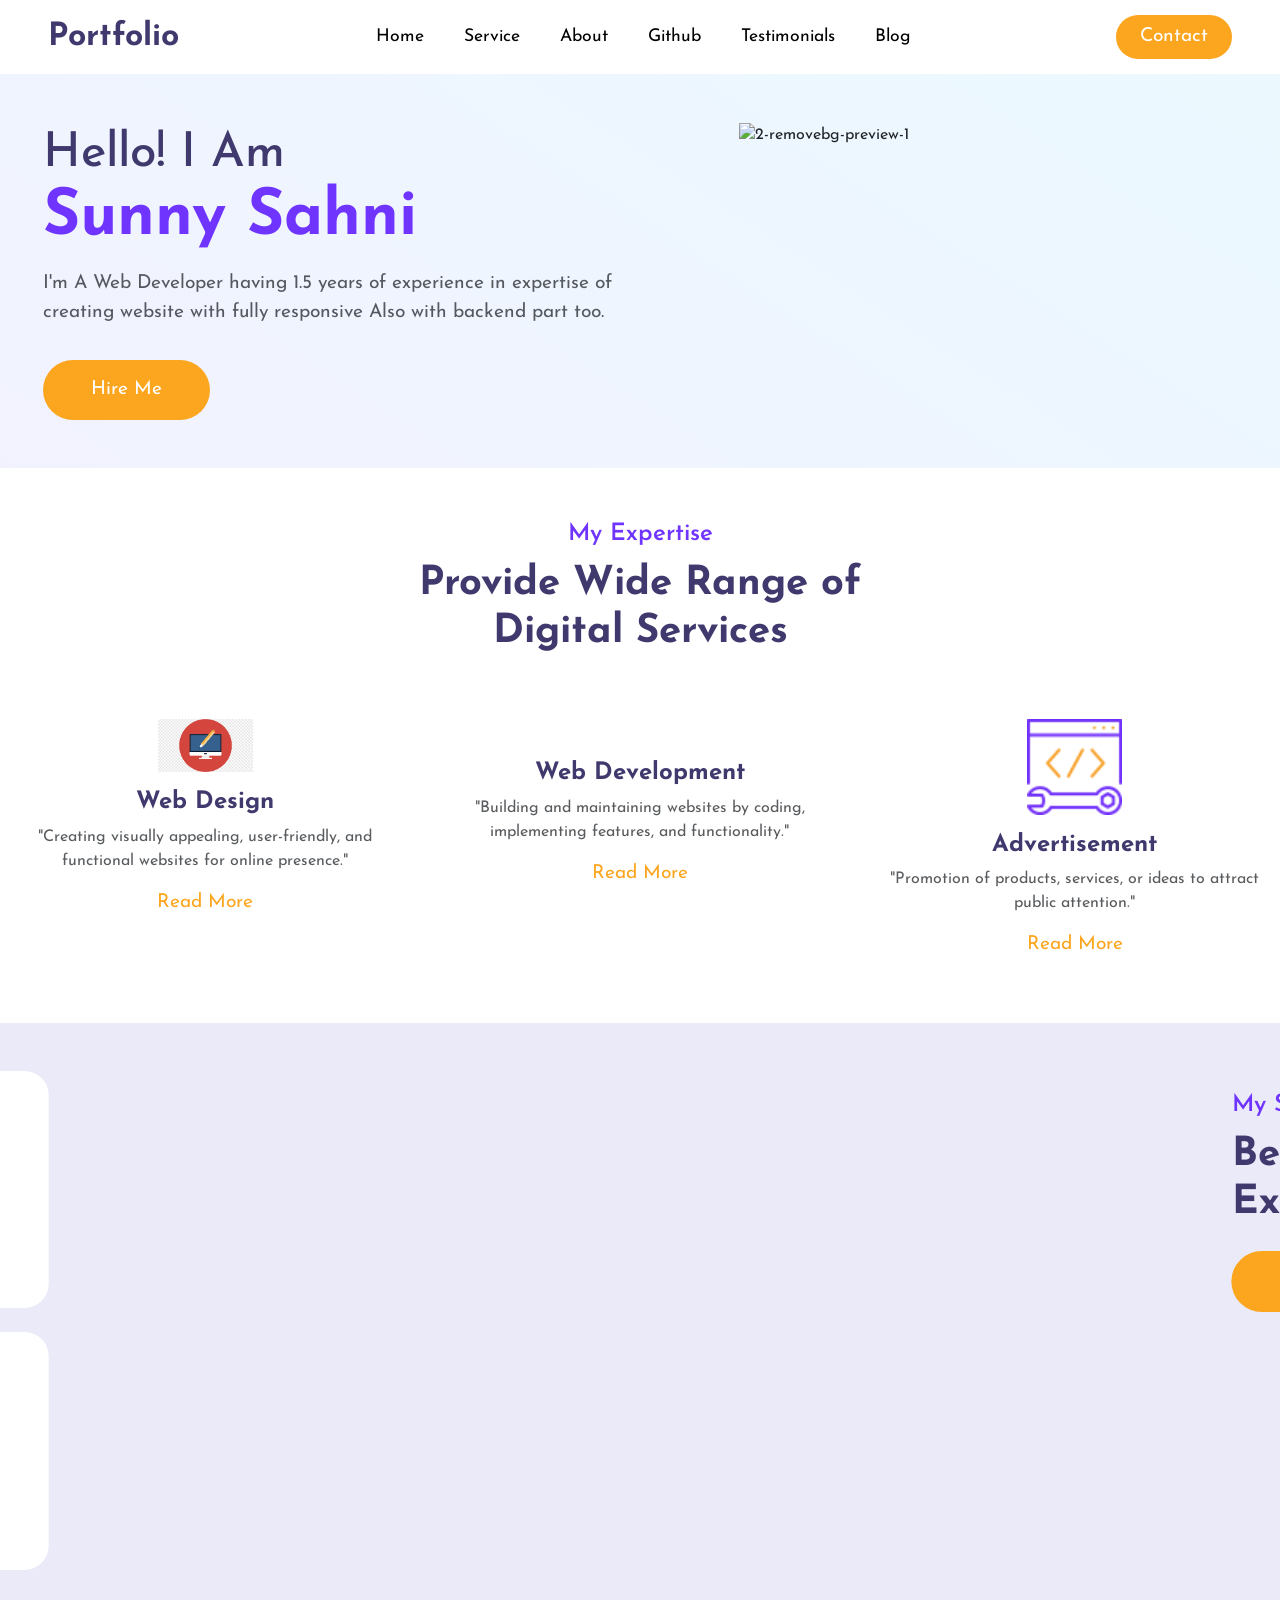
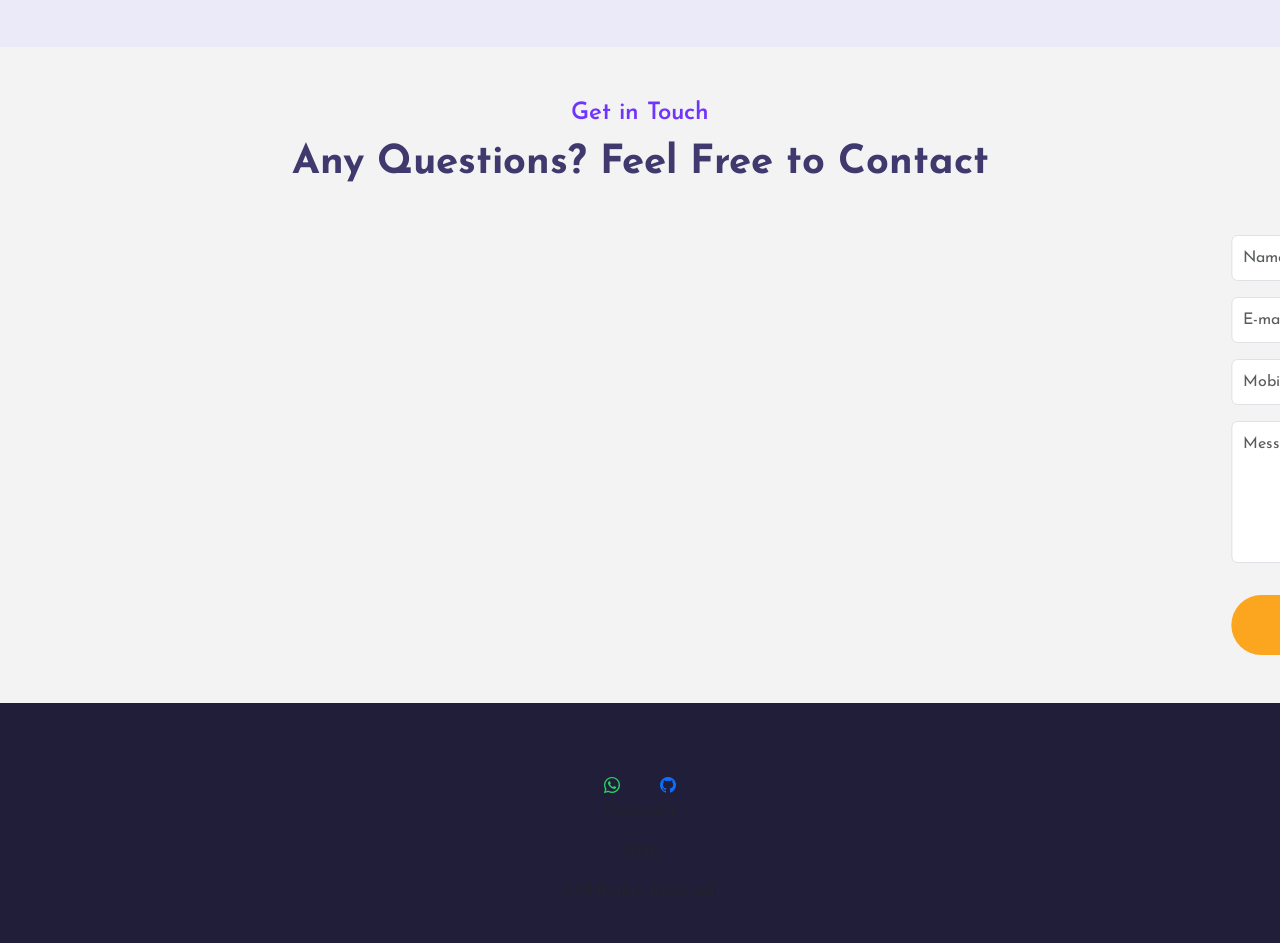
==== index.html @ 792a6830 "Update index.html checked auto deployment" ====
<!DOCTYPE html>
<html lang="en">
  <head>
    <meta charset="UTF-8" />
    <meta http-equiv="X-UA-Compatible" content="IE=edge" />
    <meta name="viewport" content="width=device-width, initial-scale=1.0" />
    <title>Personal Portfolio - sunny sahni</title>

    <!-- bootstrap css cdn link  -->
    <link
      href="https://cdn.jsdelivr.net/npm/bootstrap@5.2.3/dist/css/bootstrap.min.css"
      rel="stylesheet"
      integrity="sha384-rbsA2VBKQhggwzxH7pPCaAqO46MgnOM80zW1RWuH61DGLwZJEdK2Kadq2F9CUG65"
      crossorigin="anonymous"
    />
    <link rel="stylesheet" href="des.css" />
    <!-- custom css file -->
    <link rel="stylesheet" href="css/style.css" />

    <!-- google font link -->
    <link rel="preconnect" href="https://fonts.googleapis.com" />
    <link rel="preconnect" href="https://fonts.gstatic.com" crossorigin />
    <link
      href="https://fonts.googleapis.com/css2?family=Josefin+Sans:wght@300;400;500;600;700&display=swap"
      rel="stylesheet"
    />

    <!-- bootstrap icon cdn link  -->
    <link
      rel="stylesheet"
      href="https://cdn.jsdelivr.net/npm/bootstrap-icons@1.10.4/font/bootstrap-icons.css"
    />

    <!-- for adding animation to website we have use AOS library 
    AOS Library css file cdn link -->
    <link rel="stylesheet" href="https://unpkg.com/aos@next/dist/aos.css" />

    <!-- jquery cdn link  -->
    <script src="https://ajax.googleapis.com/ajax/libs/jquery/3.6.4/jquery.min.js"></script>
  </head>
  <body>
    <!-- navbar starts -->
    <nav
      id="navbar-top"
      class="navbar navbar-expand-lg navbar-light bg-white sticky-top"
    >
      <div class="container-fluid px-5">
        <a class="navbar-brand fw-bold fs-2" href="#" style="color: #3f396d"
          >Portfolio</a
        >
        <button
          class="nav-menu d-md-none"
          type="button"
          data-bs-toggle="collapse"
          data-bs-target="#navbarNav"
        >
          <i class="bi bi-menu-button-fill"></i>
        </button>
        <div
          class="collapse navbar-collapse justify-content-center"
          id="navbarNav"
        >
          <ul class="navbar-nav gap-4" style="font-size: 1.1rem">
            <li class="nav-item">
              <a class="nav-link" aria-current="page" href="#">Home</a>
            </li>
            <li class="nav-item">
              <a class="nav-link" href="#service">Service</a>
            </li>
            <li class="nav-item">
              <a class="nav-link" href="#about">About</a>
            </li>
            <li class="nav-item">
              <a class="nav-link" href="https://github.com/sunny00311">Github</a>
            </li>
            <li class="nav-item">
              <a class="nav-link" href="#testimonial">Testimonials</a>
            </li>
            <li class="nav-item">
              <a class="nav-link" href="#blog">Blog</a>
            </li>
          </ul>
        </div>
        <button class="c-btn ms-4 py-2 px-4 rounded-pill d-none d-md-block">Contact</button>
      </div>
    </nav>
    <!-- navbar ends here -->

    <!-- home section starts  -->
    <section class="home pt-5 pb-5" id="home">
      <div class="row justify-content-evenly align-middle">
        <!-- here data-aos is used for adding aos animation  -->
        <div class="col-10 col-md-6 text-center text-md-start" data-aos="slide-right">
          <h2 style="color: #3f396d">
            Hello! I Am <br /><span class="c-orange">Sunny Sahni</span>
          </h2>
          <p class="text-muted">
            I'm A Web Developer having 1.5 years of experience in expertise of
            creating website with fully responsive Also with backend part too.
          </p>
          <button class="c-btn h-btn mt-3 py-3 px-5 rounded-pill">
            Hire Me
          </button>
          <a href="" class="link ms-4 d-none">See My Work</a>
        </div>
        <div  id="mypic"  class="col-10 col-md-4 d-none d-md-block">
          <img src="https://i.ibb.co/hLFh4jF/2-removebg-preview-1.png"  class="img-fluid" alt="2-removebg-preview-1" border="0">
          <!-- <img src="images/banner-01.webp" class="img-fluid" alt="" />
           -->
        </div>
      </div>
    </section>
    <!-- home section ends here -->

    <!-- expertise section starts -->
    <section class="expertise mt-5" id="service">
      <div class="heading text-center">
        <small>My Expertise</small>
        <h3>
          Provide Wide Range of <br />
          Digital Services
        </h3>        
      </div>
      <div class="row justify-content-evenly mt-5">
        <div class="col-10 col-md-4" data-aos="fade-up">
          <div class="service-card">
            <div class="img">
              <img
                src="images/Web_Design.png"
                class="w-25 img-fluid img"
                alt=""
              />
            </div>
            <div class="content mt-3">
              <h4>Web Design</h4>
              
              <p class="text-muted">
                "Creating visually appealing, user-friendly, and functional websites for online presence."
              </p>
              <a href="" class="link">Read More</a>
            </div>
          </div>
        </div>
        <div class="col-md-4 col-10" data-aos="fade-up">
          <div class="service-card">
            <div class="img">
              <img
                src="https://i.ibb.co/VJt82fv/service-icon2.png"
                class="w-25 img-fluid img"
                alt=""
              />

              
            </div>
            <div class="content mt-3">
              <h4>Web Development</h4>
              <p class="text-muted">
                "Building and maintaining websites by coding,
                 implementing features, and functionality."
              </p>
              <a href="" class="link">Read More</a>
            </div>
          </div>
        </div>
        <div class="col-md-4 col-10" data-aos="fade-up">
          <div class="service-card">
            <div class="img">
              <img
                src="images/service-icon3.png"
                class="w-25 img-fluid img"
                alt=""
              />
            </div>
            <div class="content mt-3">
              <h4>Advertisement</h4>
              <p class="text-muted">
                "Promotion of products, services,
                 or ideas to attract public attention."
              </p>
              <a href="" class="link">Read More</a>
            </div>
          </div>
        </div>
      </div>
    </section>
    <!-- expertise section ends here -->

    <!-- skill section starts -->
    <section class="skill mt-5 py-5" id="about">
      <div class="row justify-content-evenly">
        <div class="col-10 col-md-5 skill-with-progress" data-aos="slide-right">
          <div class="row justify-content-evenly">
            <div class="col-10 col-md-6">
              <div class="progress-card ms-3 ms-md-0">
                <div class="circular-progress html-css">
                  <span class="progress-value html-progress">60%</span>
                </div>
                <br />
                <span class="text">HTML & CSS</span>
              </div>
            </div>
            <div class="col-10 col-md-6 mt-4 mt-md-0">
              <div class="progress-card ms-3 ms-md-0">
                <div class="circular-progress javascript">
                  <span class="progress-value javascript-progress">0%</span>
                </div>
                <br />
                <span class="text">JavaScript</span>
              </div>
            </div>
          </div>
          <div class="row justify-content-evenly mt-4">
            <div class="col-10 col-md-6">
              <div class="progress-card ms-3 ms-md-0">
                <div class="circular-progress php">
                  <span class="progress-value php-progress">0%</span>
                </div>
                <br />
                <span class="text">BOOTSRAP & TAILWIND CSS</span>
              </div>
            </div>
            <div class="col-10 col-md-6 mt-4 mt-md-0">
              <div class="progress-card ms-3  ms-md-0">
                <div class="circular-progress reactjs">
                  <span class="progress-value reactjs-progress">0%</span>
                </div>
                <br>
                <span class="text">PHP</span>
              </div>
            </div>
          </div>
        </div>
 <!-- //language end -->
       
        <div class="col-10 col-md-5 skill-detail" data-aos="slide-left">
          <div class="heading mt-5 mt-md-3">
            <small>My Skills</small>
            <h3>Beautiful & Unique Digital Experiences</h3>
            
            <button class="c-btn h-btn mt-3 py-3 px-5 rounded-pill">
              <!-- here download attribute is used for adding download functionality to button  -->
              <a
                href="https://drive.google.com/u/0/uc?id=18LblW4zubmAcsXWu6_EaNwhsL1SNtm8A&export=download"
                download="SampleCV"
                style="text-decoration: none;color: #fff;"
                >Download CV</a
              >
            </button>
          </div>
        </div>
      </div>
    </section>
    <!-- skill section end here -->

  

  
    <!-- contact section starts -->
    <section class="contact py-5" id="contact">
      <div class="heading text-center">
        <small>Get in Touch</small>
        <h3>Any Questions? Feel Free to Contact</h3>
      </div>
      <div class="row justify-content-evenly mt-5">
        <div class="col-md-5 col-10 contact-details" data-aos="slide-right">
          <div class="row justify-content-evenly">
            <div class="col-1">
              <i class="bi bi-geo-alt-fill"></i>
            </div>
            <div class="col-11">
              <p> BHAJANPURA DELHI-110053</p>
            </div>
          </div>
          <div class="row justify-content-evenly">
            <div class="col-1">
              <i class="bi bi-telephone-fill"></i>
            </div>
            <div class="col-11">
              <p>+91 7678262335</p>
            </div>
          </div>
          <div class="row justify-content-evenly">
            <div class="col-1">
              <i class="bi bi-send-fill"></i>
            </div>
            <div class="col-11">
              <p>sunnysahani003@gmail.com</p>
            </div>
          </div>
          <div class="row justify-content-evenly">
            <div class="col-1">
              <i class="bi bi-globe-americas"></i>
            </div>
            
          </div>
        </div>
        <div class="col-md-5 col-10 mt-3 mt-md-0" data-aos="slide-left">
          <div class="contact-form">
            <form id="contactForm">
              <div class="mb-3">
                <input
                  type="text"
                  class="form-control"
                  id="name"
                  placeholder="Name"
                />
              </div>
              <div class="mb-3">
                <input
                  type="email"
                  class="form-control"
                  id="email"
                  placeholder="E-mail"
                />
              </div>
              <div class="mb-3">
                <input
                  type="text"
                  class="form-control"
                  id="mobile"
                  placeholder="Mobile No."
                />
              </div>
              <div class="mb-3">
                <textarea
                  class="form-control"
                  id="message"
                  placeholder="Message"
                  rows="5"
                ></textarea>
              </div>
              <button class="c-btn h-btn mt-3 py-3 px-5 rounded-pill" onclick="submitForm(event)">
                Submit
              </button>
            </form>
          </div>
        </div>
      </div>
    </section>
    <!-- contact section ends here -->

      <!-- now we will make back to top button when user click on it it will be redirected to top page  -->
    <button
      type="button"
      class="btn btn-floating btn-lg rounded-pill"
      id="btn-back-to-top"
    >
      <i class="bi bi-arrow-up"></i>
    </button>

    <!-- footer section starts  -->
    <footer class="text-center text-muted py-4">
      <!-- <h3 class="text-white pt-4" data-aos="fade-up">Portfolio</h3> -->
      
      <div class="social-links mt-5" data-aos="fade-up">
        <!-- <button href="" class="rounded-pill dribble">
          <i class="bi bi-dribbble"></i>
        </button> -->
        <a href="https://wa.me/917678262335?text=Hello" class="rounded-pill whatsapp">
          <i class="bi bi-whatsapp"></i>
        </a>
        <!-- <button href="" class="rounded-pill behance">
          <i class="bi bi-behance"></i>
        </button> -->
        <a href="https://github.com/sunny00311" class="rounded-pill github">
          <i class="bi bi-github"></i>
        </a>
      </div>
      <!-- <hr class="text-muted my-4" /> -->
      

      <p>Copyright <p id="copyer"></p> | All Rights Reserved.</p>
    </footer>
    <!-- footer section ends here -->

      <!-- bootstrap javascript cdn link  -->
    <script
      src="https://cdn.jsdelivr.net/npm/bootstrap@5.2.3/dist/js/bootstrap.bundle.min.js"
      integrity="sha384-kenU1KFdBIe4zVF0s0G1M5b4hcpxyD9F7jL+jjXkk+Q2h455rYXK/7HAuoJl+0I4"
      crossorigin="anonymous"
    ></script>

    <!-- AOS library javascript link  -->
    <script src="https://unpkg.com/aos@next/dist/aos.js"></script>
    <script>
      // initializing AOS library
      AOS.init({
        duration: 1000,
        offset: 50,
      });
    </script>
    <!-- custom js file linking -->
    <script src="js/script.js"></script>
    
  </body>
</html>
---- des.css ----
#mypic{
    width: 40%;
    height: 42%;

}




/* foooter contacts  */

.bi bi-whatsapp{

size: 40px;

}

.social-links{

    display: flex;
    align-items:center;
    justify-content: center;
    gap:40px;
}
---- css/style.css ----
/* appling google font over the website  */
body{
    font-family: 'Josefin Sans', sans-serif;
    font-weight: 400;
}
/* styling menu icon */
.nav-menu{
    border: none;
    background-color: #fff;
    font-size: 1.5rem;
    color: #fca61f;
}
/* styling navbar links  */
.navbar-nav a{
    color: black;
    position: relative;
}
.navbar-nav a:hover{
    color: #fca61f;
}
.navbar-nav a:after {    
    background: none repeat scroll 0 0 transparent;
    bottom: 0;
    content: "";
    display: block;
    height: 2px;
    left: 50%;
    top: 35px;
    position: absolute;
    background: #fca61f;
    transition: width 0.3s ease 0s, left 0.3s ease 0s;
    width: 0;
  }
.navbar-nav a:hover:after { 
    width: 100%; 
    left: 0; 
  }
  /* styling contact btn  */
.c-btn{
    border: none;
    background: #fca61f;
    color: #fff;
    font-size: 1.2rem;
}
/* styling home section starts */
.home{
    background: linear-gradient(33deg, rgba(242,242,255,1) 0%, rgba(235,249,255,1) 100%);
    padding: 30px 0px 10px 0px;
}
.home h2{
    font-size: 3rem;
    line-height: 4rem;
}
.c-orange{
    color: #6f34fe;
    font-weight: 700;
    font-size: 4rem;
}
.home p{
    width: fit-content;
    margin-top: 1rem;
    font-size: 1.2rem;
}
.h-btn:hover{
    background: #6f34fe;
    color: #fff;
    transform: translateY(-20px);
    transition-duration: 1s;
}
.link{
    text-decoration: none;
    font-size: 1.2rem;
    color: #fca61f;
    position: relative;
}
.link::after{
    content: '';
    position: absolute;
    width: 100%;
    transform: scaleX(0);
    height: 2px;
    bottom: 0;
    left: 0;
    top: 20px;
    background-color: #6f34fe;
    transform-origin: bottom right;
    transition: transform 0.25s ease-out;
}
.link:hover{
    color: #6f34fe;
}
.link:hover::after{
    transform: scaleX(1);
    transform-origin: bottom left;
}
/* adding animation to home section image  */
.home img{
    animation: floatimg 4s ease-in-out infinite;
}

@keyframes floatimg {
    0%{
        transform: translateX(0);
    }
    50%{
        transform: translateX(-24px);
    }
    100%{
        transform: translateX(0);
    }
}

/* expertise section starts */
.heading small{
    color: #6f34fe;
    font-size: 1.5rem;
    font-weight: 600;
}
.heading h3{
    margin-top: 0.5rem;
    color: #3f396d;
    font-size: 2.5rem;
    font-weight: 700;
}
.expertise h4{
    color: #3f396d;
    font-weight: 700;
}
.expertise a{
    text-decoration: none;
    color: #fca61f;
}
.expertise a:hover{
    color: #6f34fe;
}
.expertise .service-card{
    text-align: center;
    padding: 15px 15px;
    border-radius: 0.7rem;
}

/* skill section starts */
.skill{
    background-color: rgb(234, 234, 249);
}
.progress-card{
    padding: 12% 10% 10% 15%;
    background-color: #fff;
    text-align: center;
    border-radius: 10%;
}
.progress-card:hover{
    transform: scale(1.1,1.1);
    transition-duration: 0.6s;
}
.circular-progress{
    position: relative;
    height: 130px;
    width: 130px;
    border-radius: 50%;
    background: conic-gradient(#7d2ae8 3.6deg, #ededed 0deg);
    display: flex;
    align-items: center;
    justify-content: center;
}
.circular-progress::before{
    content: "";
    position: absolute;
    height: 120px;
    width: 120px;
    border-radius: 50%;
    background-color: #fff;
}
.progress-value{
    position: relative;
    font-size: 1.5rem;
    font-weight: 600;
}
.html-progress{
    color: #fca61f;
}
.javascript-progress{
    color: #6f34fe;
}
.php-progress{
    color: #20c997;
}
.reactjs-progress{
    color: #3f396d;
}
.text{
    font-size: 1.2rem;
    font-weight: 500;
}
.heading p{
    font-size: 1.3rem;
}

/* portfolio section starts */
#myBtnContainer{
    margin-bottom: 45px;
}
#myBtnContainer button{
  border: none;
  color: black;
  background: transparent;
  font-size: 20px;
  font-weight: 600;
  cursor: pointer;   
  display: inline-block;
  margin: 0 25px;
}
#myBtnContainer button:hover{
    color: #fca61f;
}

#myBtnContainer button:focus{
    outline: none;
}
.post .content h4{
    font-size: 1rem;
    font-weight: 700;
}
.post .card{
    border: none;
}

/* testimonial section starts */
.testimonial img:hover{
    transform: scale(1.2,1.2);
    transition-duration: 1s;
}
.testimonial h4{
    color: #3f396d;
}
.testimonial i{
    font-size: 2.9rem;
    color: #fca61f;
    
}
.testimonial .nextprev-btn{
    border: none;
    background-color: #fff;
}
.prev:hover,.prev-btn:hover{
    color:#6f34fe;
    transform: translateX(-10px);
    transition-duration: 1s;
}
.next:hover,.next-btn:hover{
    color:#6f34fe;
    transform: translateX(10px);
    transition-duration: 1s;
}

/* blog section starts */
.blog{
    background-color: #f2f2ff;
}
.blog .blogpost .card{
    border: none;
    border-radius: 5%;
}
.nav-bg{
    background-color: #fff;
}

.blog .blogpost small{
    color: #6f34fe;
    font-size: 1.1rem;
}
.blog .blogpost h4,.blogpost a{
    color: #3f396d;
    font-weight: 700;
    margin-top: 1rem;
    text-decoration: none;
}
.blogpost a:hover{
    color: #fca61f;
}
.blog .blogpost .read-more-btn{
    text-decoration: none;
    color: #fca61f;
    font-size: 1.1rem;
}
.blog .blogpost .read-more-btn:hover{
    color: #6f34fe;
}
/* styling modal group  */
.btn-c{
    margin-left: 94%;
    background-color: transparent;
    border: none;
    color: #fff;
    font-size: 2rem;
    margin-top: -3%;
}
.btn-c i{
    color: #fca61f;
}
.modal-body .content span{
    font-size: 1rem;
}
.modal-body .content small{
    font-size: 1rem;
    color: #6f34fe;
}
/* contact section starts */
.contact{
    background-color: #f3f3f3;
}
.contact-details i{
    font-size: 1.5rem;
    color: #fca61f;
}
.contact-details p{
    font-size: 1.2rem;
    margin-left: 1rem;
}
.contact-form .form-control:focus{
    box-shadow: none;
    border: 1px solid #fca61f;
}
.contact-form .form-control{
    padding: 10px 10px;
    width: 80%;
}

/* footer section starts */
footer{
    background-color: #211e39;
}

footer .link-group a{
    margin-left: 10px;
    margin-right: 10px;
    text-decoration: none;
    color: #6c757d;
    font-size: 1.1rem;
    margin-top: 1rem;
}
footer .link-group a:hover{
    color: #fca61f;
}
.social-links button{
    border: none;
    margin-right: 1rem;
    font-size: 1.2rem;
    background-color: #fff;
    padding: 14px 15px 10px 15px;
}
.social-links .dribble{
    color: #f33a7e;
}
.social-links button:hover{
    color: #fff;
    transform: translateY(-20px);
    transition-duration: 1s;
}
.social-links .dribble:hover{
    background-color: #f33a7e;
}
.social-links .whatsapp{
    color: #25D366;
}
.social-links .whatsapp:hover{
    background-color: #25D366;
}
.social-links .behance{
    color: #255afc;
}
.social-links .behance:hover{
    background-color: #255afc;
}

/* styling back to top button */
#btn-back-to-top {
    position: fixed;
    bottom: 40px;
    right: 40px;
    display: none;
    font-size: 1.4rem;
    background-color: #fca61f;
    color: #fff;
    animation: pulse 3s infinite;
}
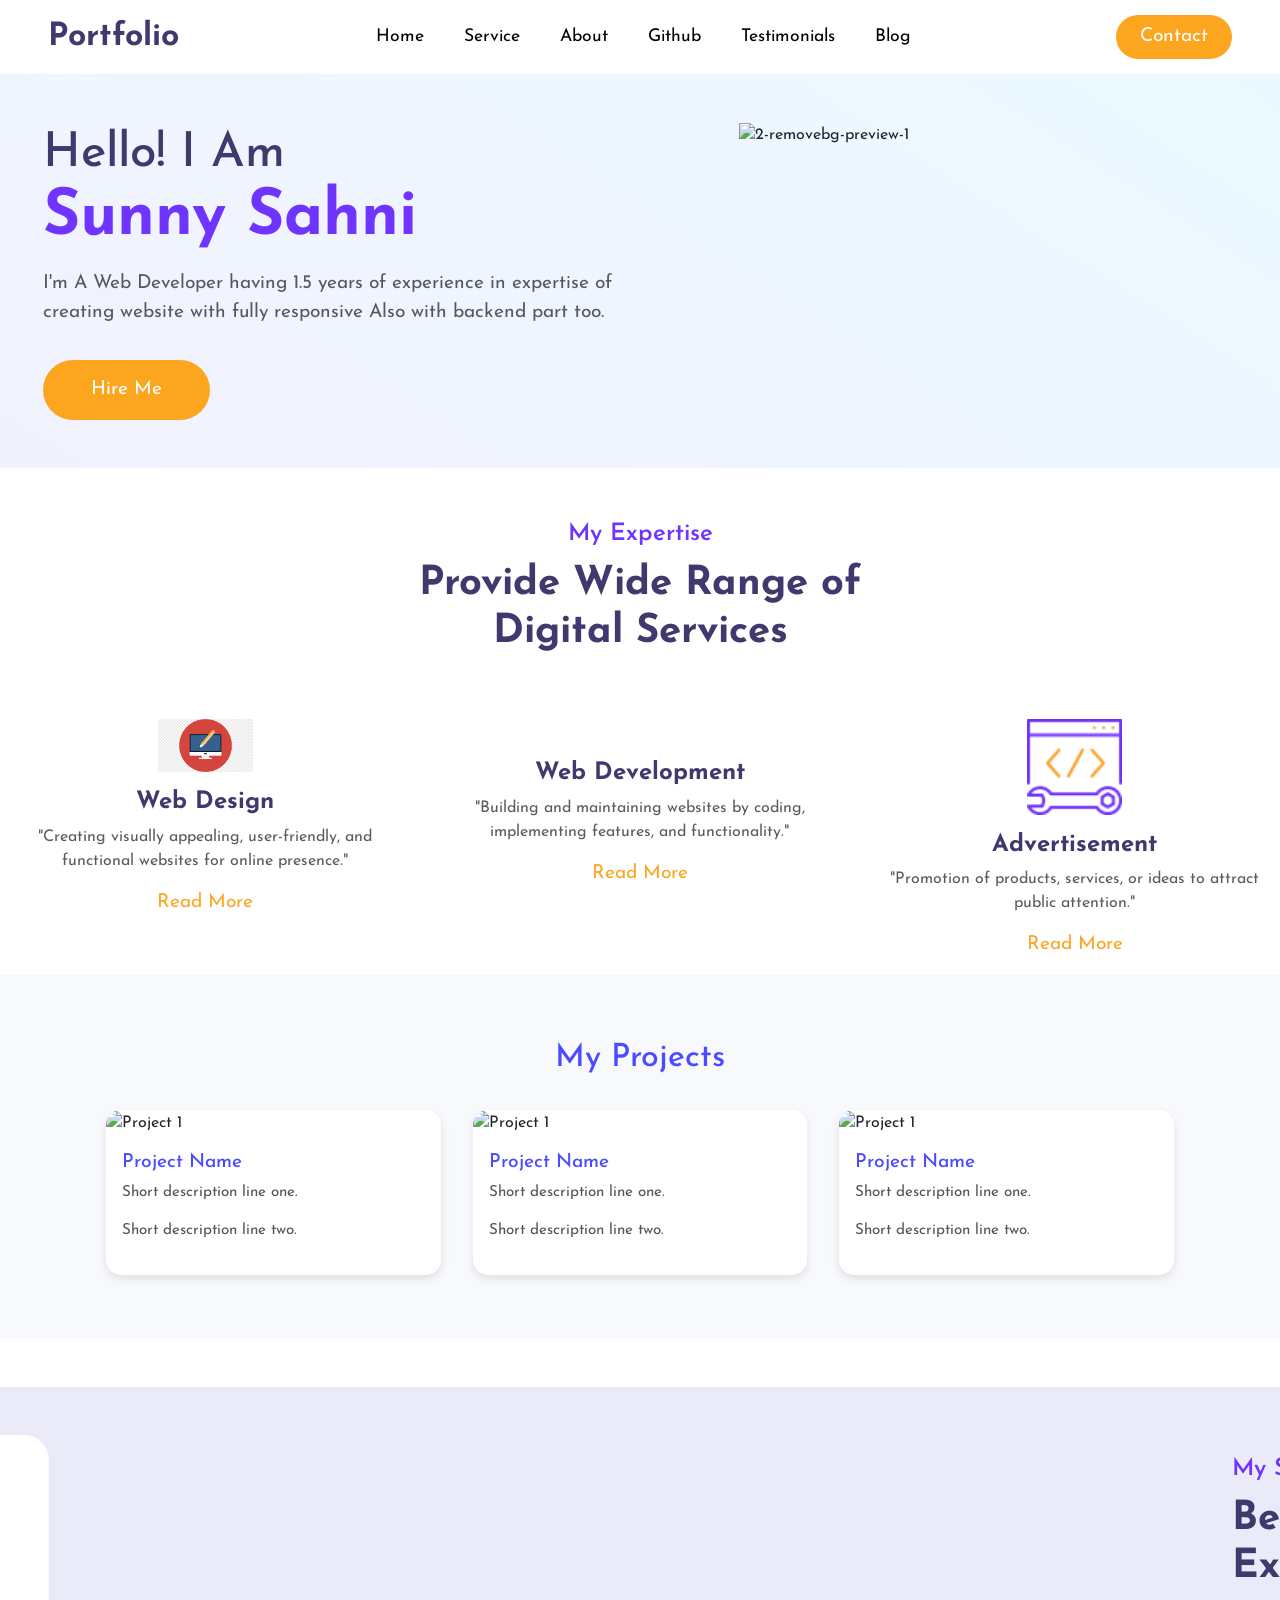
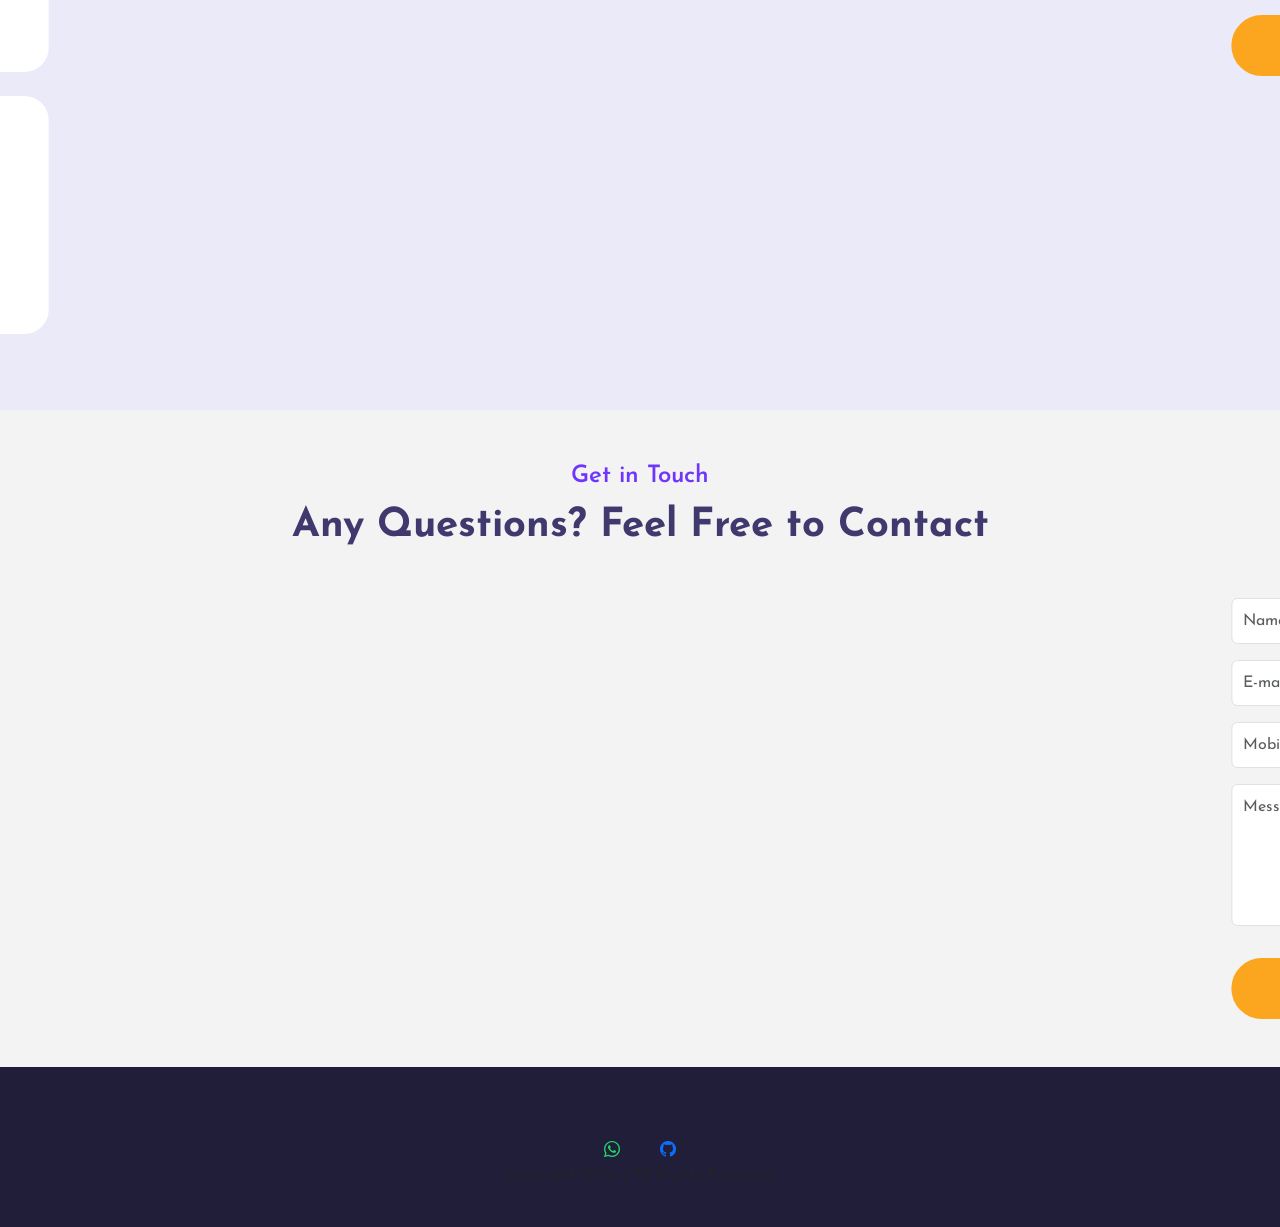
==== commit 8426ad50: "added project section" ====
--- a/index.html
+++ b/index.html
@@ -184,6 +184,56 @@
       </div>
     </section>
     <!-- expertise section ends here -->
+ <!-- projects section starts -->
+ <section id="projects" style="background-color: #f8f9fc; padding: 4rem 0;">
+  <div class="container" style="max-width: 1100px; margin: auto; padding: 0 1rem;">
+    <h2 style="text-align: center; font-size: 2rem; color: #4B4BFF; margin-bottom: 2rem;">My Projects</h2>
+
+    <div class="project-grid" style="display: grid; grid-template-columns: repeat(auto-fit, minmax(280px, 1fr)); gap: 2rem;">
+      
+      <!-- Project Card Start -->
+      <div class="project-card" style="background: white; border-radius: 15px; overflow: hidden; box-shadow: 0 4px 8px rgba(0,0,0,0.1); transition: transform 0.3s;">
+        <img src="images/project1.jpg" alt="Project 1" style="width: 100%; height: 180px; object-fit: cover;">
+        <div style="padding: 1rem;">
+          <h3 style="margin: 0 0 0.5rem; font-size: 1.2rem;">
+            <a href="https://your-project-url.com" target="_blank" style="color: #4B4BFF; text-decoration: none;">Project Name</a>
+          </h3>
+          <p style="color: #555; font-size: 0.95rem;">Short description line one.</p>
+          <p style="color: #555; font-size: 0.95rem;">Short description line two.</p>
+        </div>
+      </div>
+      <!-- Project Card End -->
+
+       <!-- Project Card Start -->
+       <div class="project-card" style="background: white; border-radius: 15px; overflow: hidden; box-shadow: 0 4px 8px rgba(0,0,0,0.1); transition: transform 0.3s;">
+        <img src="images/project1.jpg" alt="Project 1" style="width: 100%; height: 180px; object-fit: cover;">
+        <div style="padding: 1rem;">
+          <h3 style="margin: 0 0 0.5rem; font-size: 1.2rem;">
+            <a href="https://your-project-url.com" target="_blank" style="color: #4B4BFF; text-decoration: none;">Project Name</a>
+          </h3>
+          <p style="color: #555; font-size: 0.95rem;">Short description line one.</p>
+          <p style="color: #555; font-size: 0.95rem;">Short description line two.</p>
+        </div>
+      </div>
+      <!-- Project Card End -->
+        <!-- Project Card Start -->
+      <div class="project-card" style="background: white; border-radius: 15px; overflow: hidden; box-shadow: 0 4px 8px rgba(0,0,0,0.1); transition: transform 0.3s;">
+        <img src="images/project1.jpg" alt="Project 1" style="width: 100%; height: 180px; object-fit: cover;">
+        <div style="padding: 1rem;">
+          <h3 style="margin: 0 0 0.5rem; font-size: 1.2rem;">
+            <a href="https://your-project-url.com" target="_blank" style="color: #4B4BFF; text-decoration: none;">Project Name</a>
+          </h3>
+          <p style="color: #555; font-size: 0.95rem;">Short description line one.</p>
+          <p style="color: #555; font-size: 0.95rem;">Short description line two.</p>
+        </div>
+      </div>
+      <!-- Project Card End -->
+    </div>
+  </div>
+</section>
+
+
+ <!-- projects section ends here -->
 
     <!-- skill section starts -->
     <section class="skill mt-5 py-5" id="about">
@@ -288,9 +338,7 @@
             </div>
           </div>
           <div class="row justify-content-evenly">
-            <div class="col-1">
-              <i class="bi bi-globe-americas"></i>
-            </div>
+           
             
           </div>
         </div>
@@ -357,7 +405,7 @@
           <i class="bi bi-dribbble"></i>
         </button> -->
         <a href="https://wa.me/917678262335?text=Hello" class="rounded-pill whatsapp">
-          <i class="bi bi-whatsapp"></i>
+          <i class="bi bi-whatsapp  w-100px  "></i>
         </a>
         <!-- <button href="" class="rounded-pill behance">
           <i class="bi bi-behance"></i>
@@ -369,7 +417,7 @@
       <!-- <hr class="text-muted my-4" /> -->
       
 
-      <p>Copyright <p id="copyer"></p> | All Rights Reserved.</p>
+      <p>Copyright <span id="copyer"></span> | All Rights Reserved.</p>
     </footer>
     <!-- footer section ends here -->
 
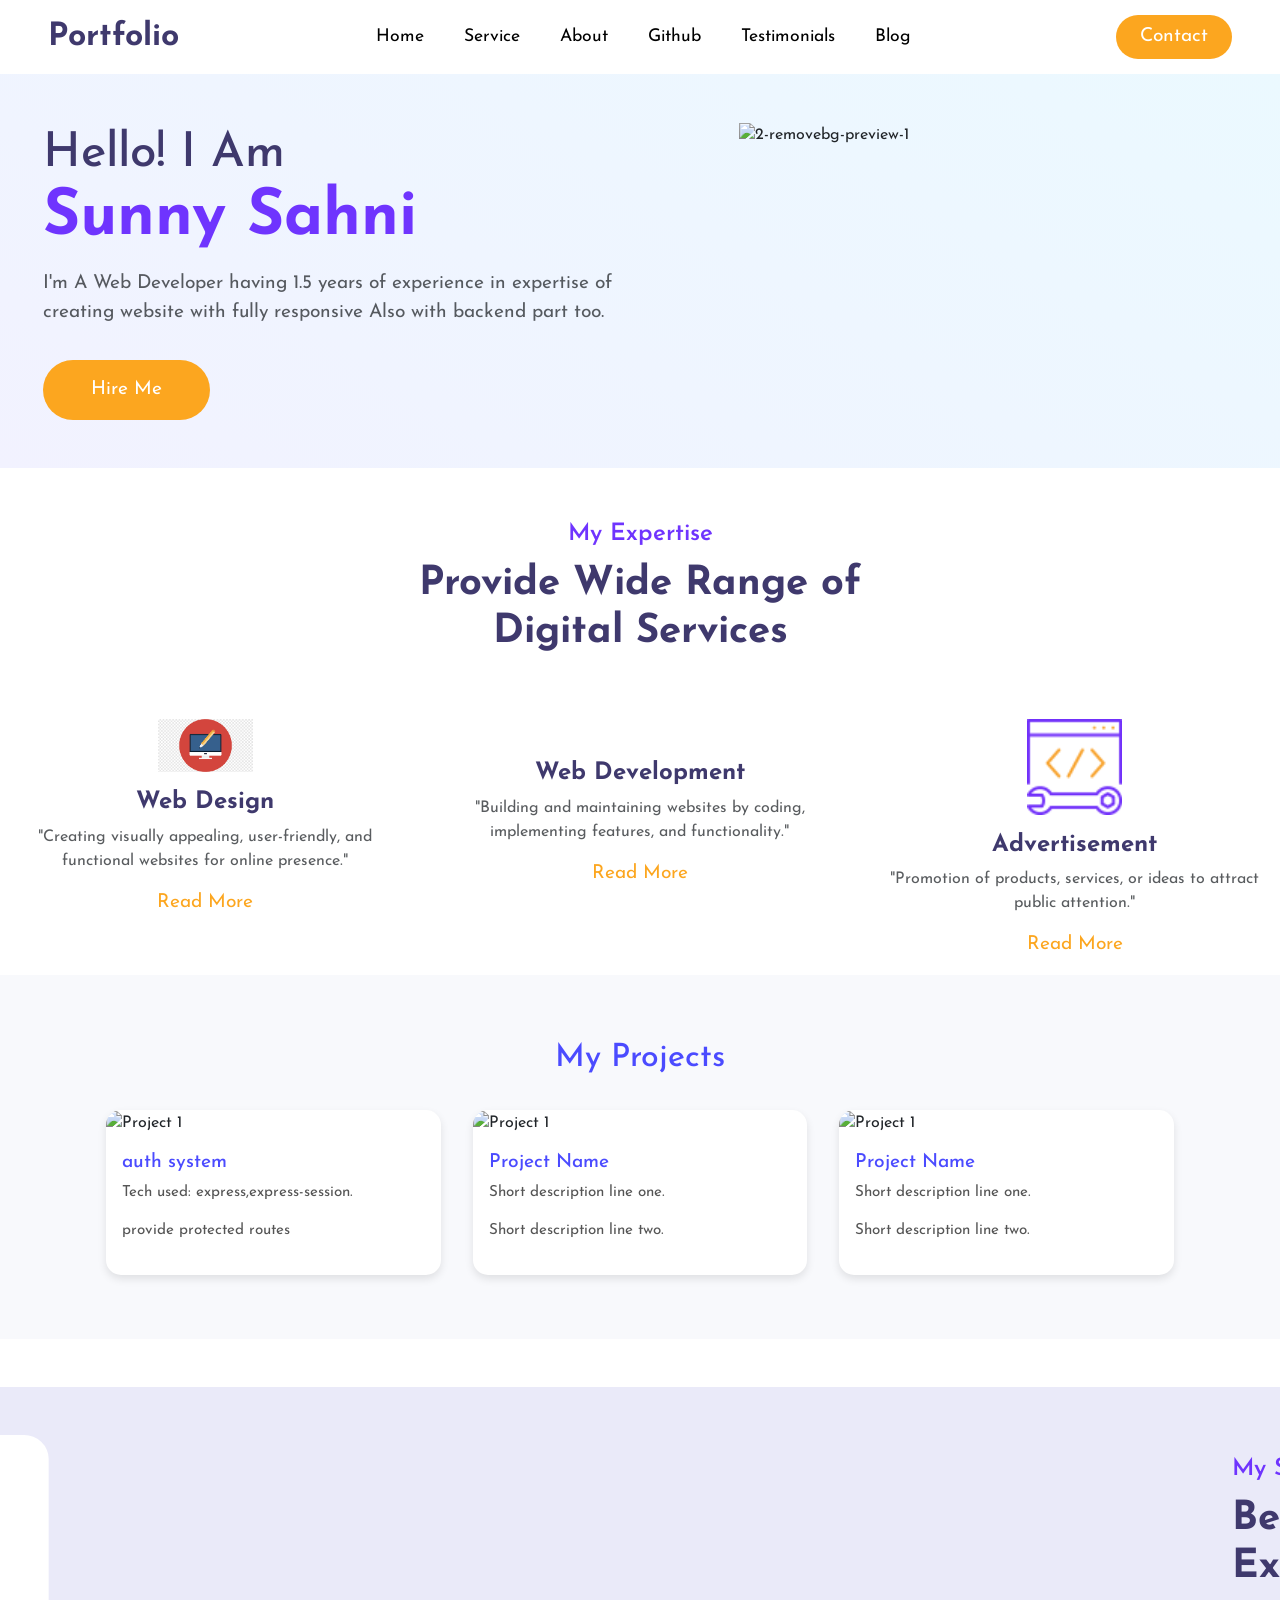
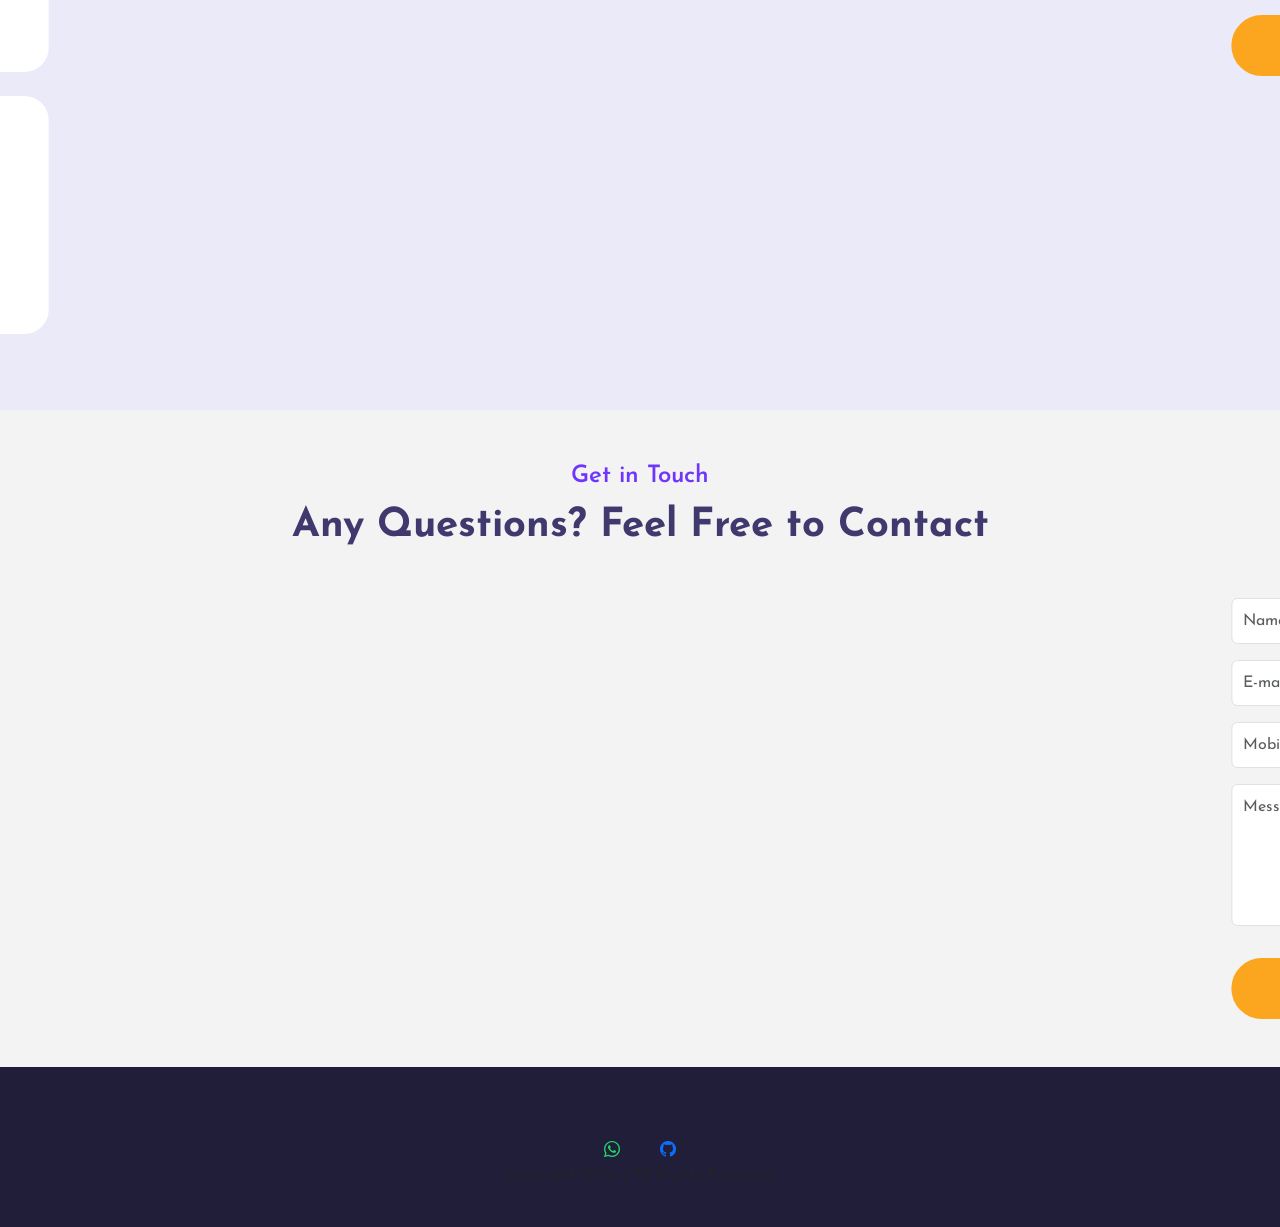
==== commit 99a37b8c: "Update index.html project1.jpg" ====
--- a/index.html
+++ b/index.html
@@ -4,7 +4,8 @@
     <meta charset="UTF-8" />
     <meta http-equiv="X-UA-Compatible" content="IE=edge" />
     <meta name="viewport" content="width=device-width, initial-scale=1.0" />
-    <title>Personal Portfolio - sunny sahni</title>
+    <title> cybersunnyofficial</title>
+<meta name="description" content="Hi, I'm cybersunnyofficial – a web developer crafting modern, fast, and responsive websites. Check out my projects and tech skills.">
 
     <!-- bootstrap css cdn link  -->
     <link
@@ -196,10 +197,10 @@
         <img src="images/project1.jpg" alt="Project 1" style="width: 100%; height: 180px; object-fit: cover;">
         <div style="padding: 1rem;">
           <h3 style="margin: 0 0 0.5rem; font-size: 1.2rem;">
-            <a href="https://your-project-url.com" target="_blank" style="color: #4B4BFF; text-decoration: none;">Project Name</a>
+            <a href="https://login-mez0.onrender.com" target="_blank" style="color: #4B4BFF; text-decoration: none;">auth system</a>
           </h3>
-          <p style="color: #555; font-size: 0.95rem;">Short description line one.</p>
-          <p style="color: #555; font-size: 0.95rem;">Short description line two.</p>
+          <p style="color: #555; font-size: 0.95rem;">Tech used: express,express-session.</p>
+          <p style="color: #555; font-size: 0.95rem;">provide protected routes</p>
         </div>
       </div>
       <!-- Project Card End -->
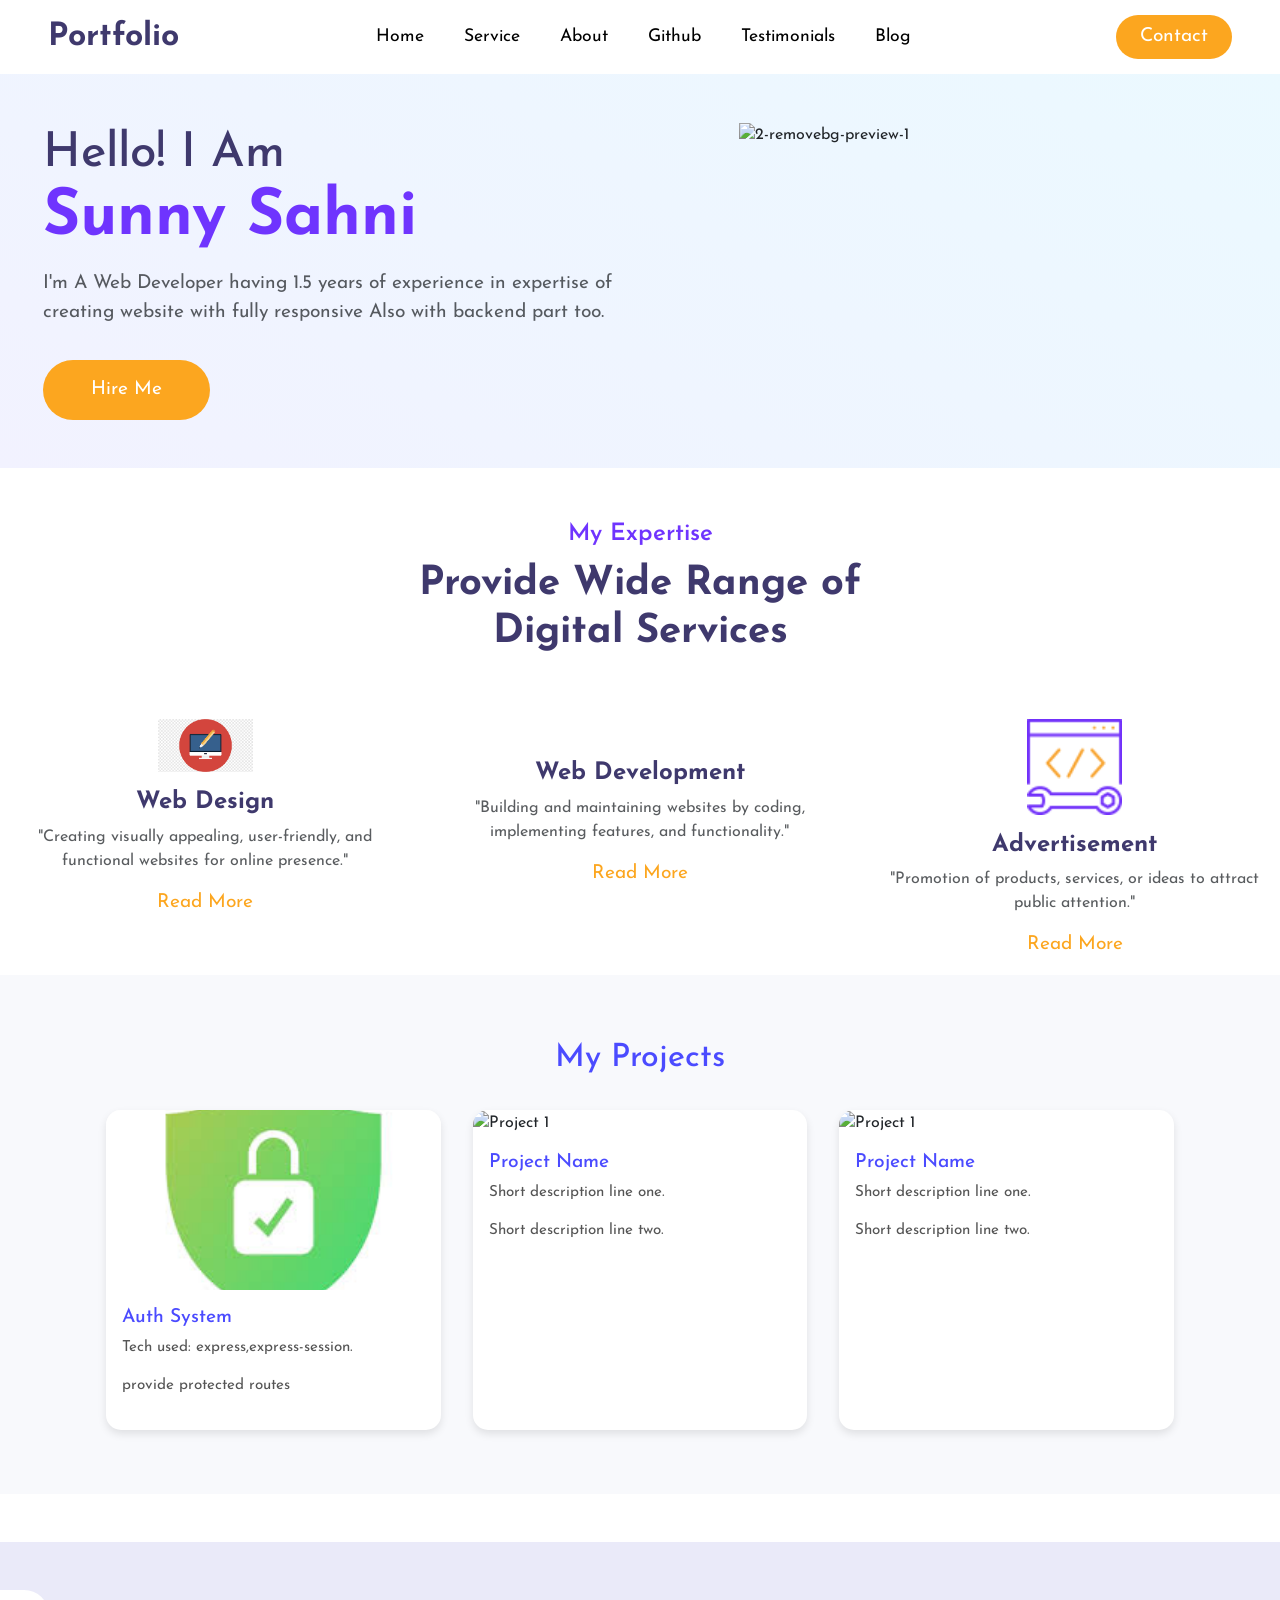
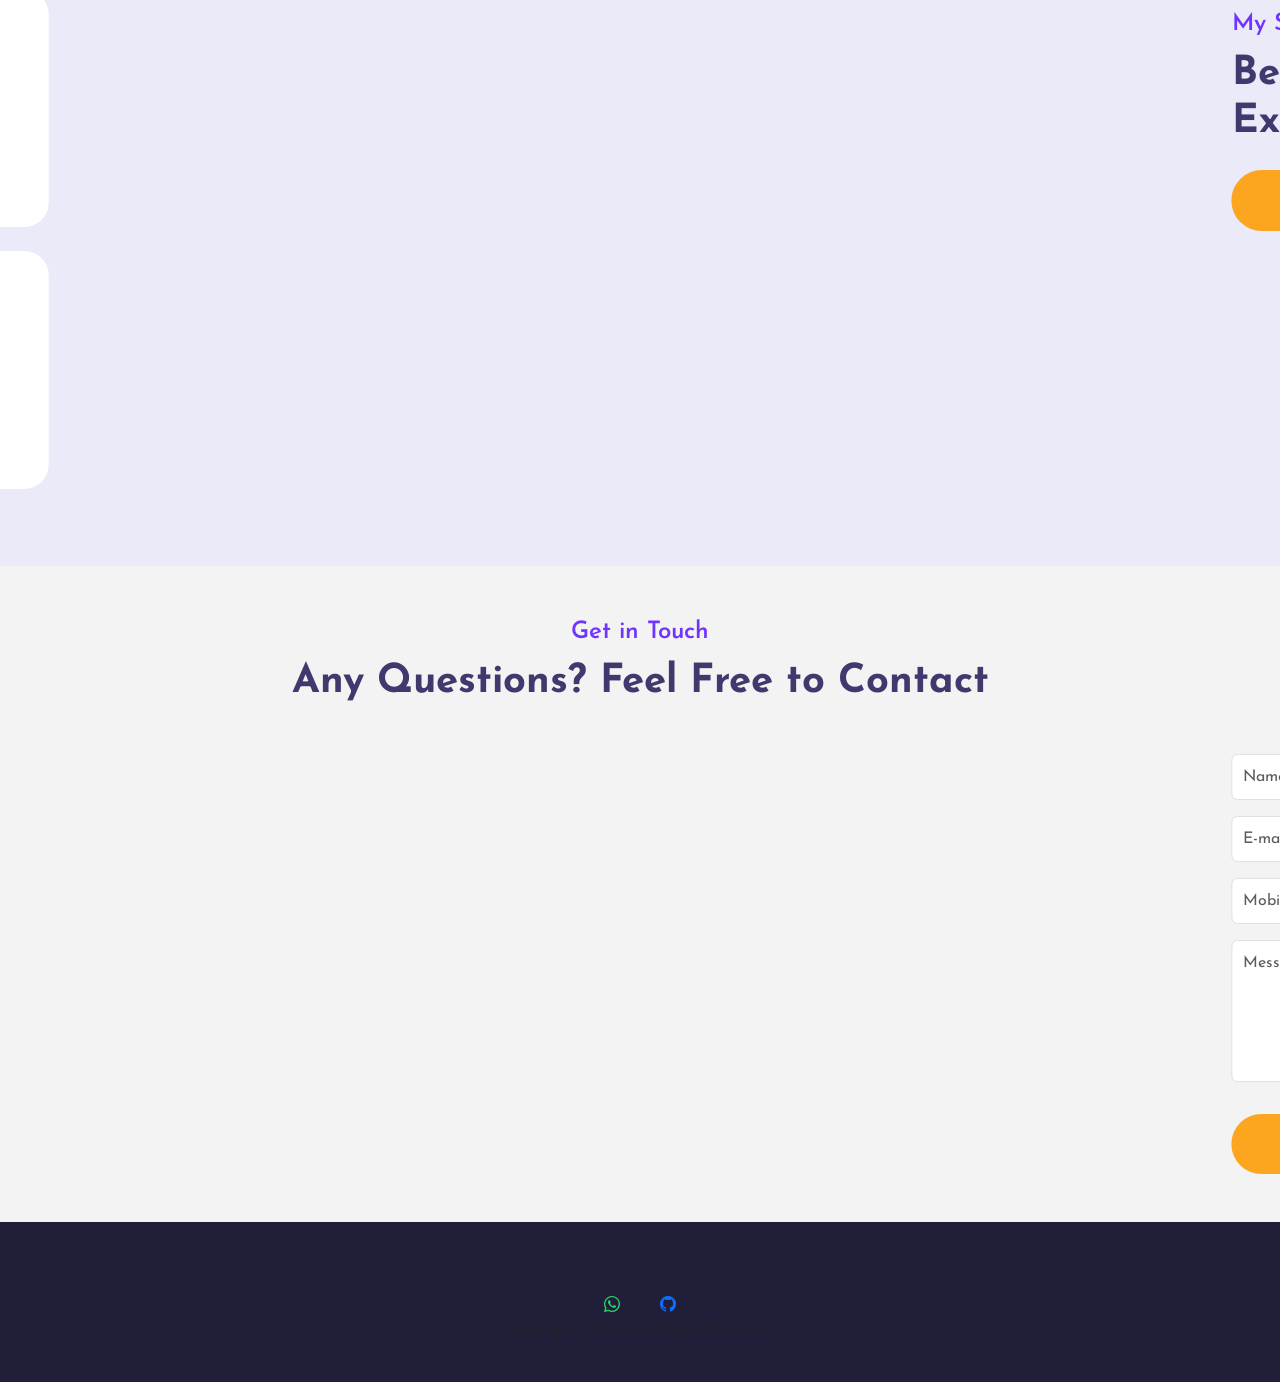
==== commit ea4b7509: "Update index.html" ====
--- a/index.html
+++ b/index.html
@@ -197,7 +197,7 @@
         <img src="images/project1.jpg" alt="Project 1" style="width: 100%; height: 180px; object-fit: cover;">
         <div style="padding: 1rem;">
           <h3 style="margin: 0 0 0.5rem; font-size: 1.2rem;">
-            <a href="https://login-mez0.onrender.com" target="_blank" style="color: #4B4BFF; text-decoration: none;">auth system</a>
+            <a href="https://login-mez0.onrender.com" target="_blank" style="color: #4B4BFF; text-decoration: none;">Auth System</a>
           </h3>
           <p style="color: #555; font-size: 0.95rem;">Tech used: express,express-session.</p>
           <p style="color: #555; font-size: 0.95rem;">provide protected routes</p>
@@ -207,7 +207,7 @@
 
        <!-- Project Card Start -->
        <div class="project-card" style="background: white; border-radius: 15px; overflow: hidden; box-shadow: 0 4px 8px rgba(0,0,0,0.1); transition: transform 0.3s;">
-        <img src="images/project1.jpg" alt="Project 1" style="width: 100%; height: 180px; object-fit: cover;">
+        <img src="images/project2.jpg" alt="Project 1" style="width: 100%; height: 180px; object-fit: cover;">
         <div style="padding: 1rem;">
           <h3 style="margin: 0 0 0.5rem; font-size: 1.2rem;">
             <a href="https://your-project-url.com" target="_blank" style="color: #4B4BFF; text-decoration: none;">Project Name</a>
@@ -219,7 +219,7 @@
       <!-- Project Card End -->
         <!-- Project Card Start -->
       <div class="project-card" style="background: white; border-radius: 15px; overflow: hidden; box-shadow: 0 4px 8px rgba(0,0,0,0.1); transition: transform 0.3s;">
-        <img src="images/project1.jpg" alt="Project 1" style="width: 100%; height: 180px; object-fit: cover;">
+        <img src="images/project3.jpg" alt="Project 1" style="width: 100%; height: 180px; object-fit: cover;">
         <div style="padding: 1rem;">
           <h3 style="margin: 0 0 0.5rem; font-size: 1.2rem;">
             <a href="https://your-project-url.com" target="_blank" style="color: #4B4BFF; text-decoration: none;">Project Name</a>
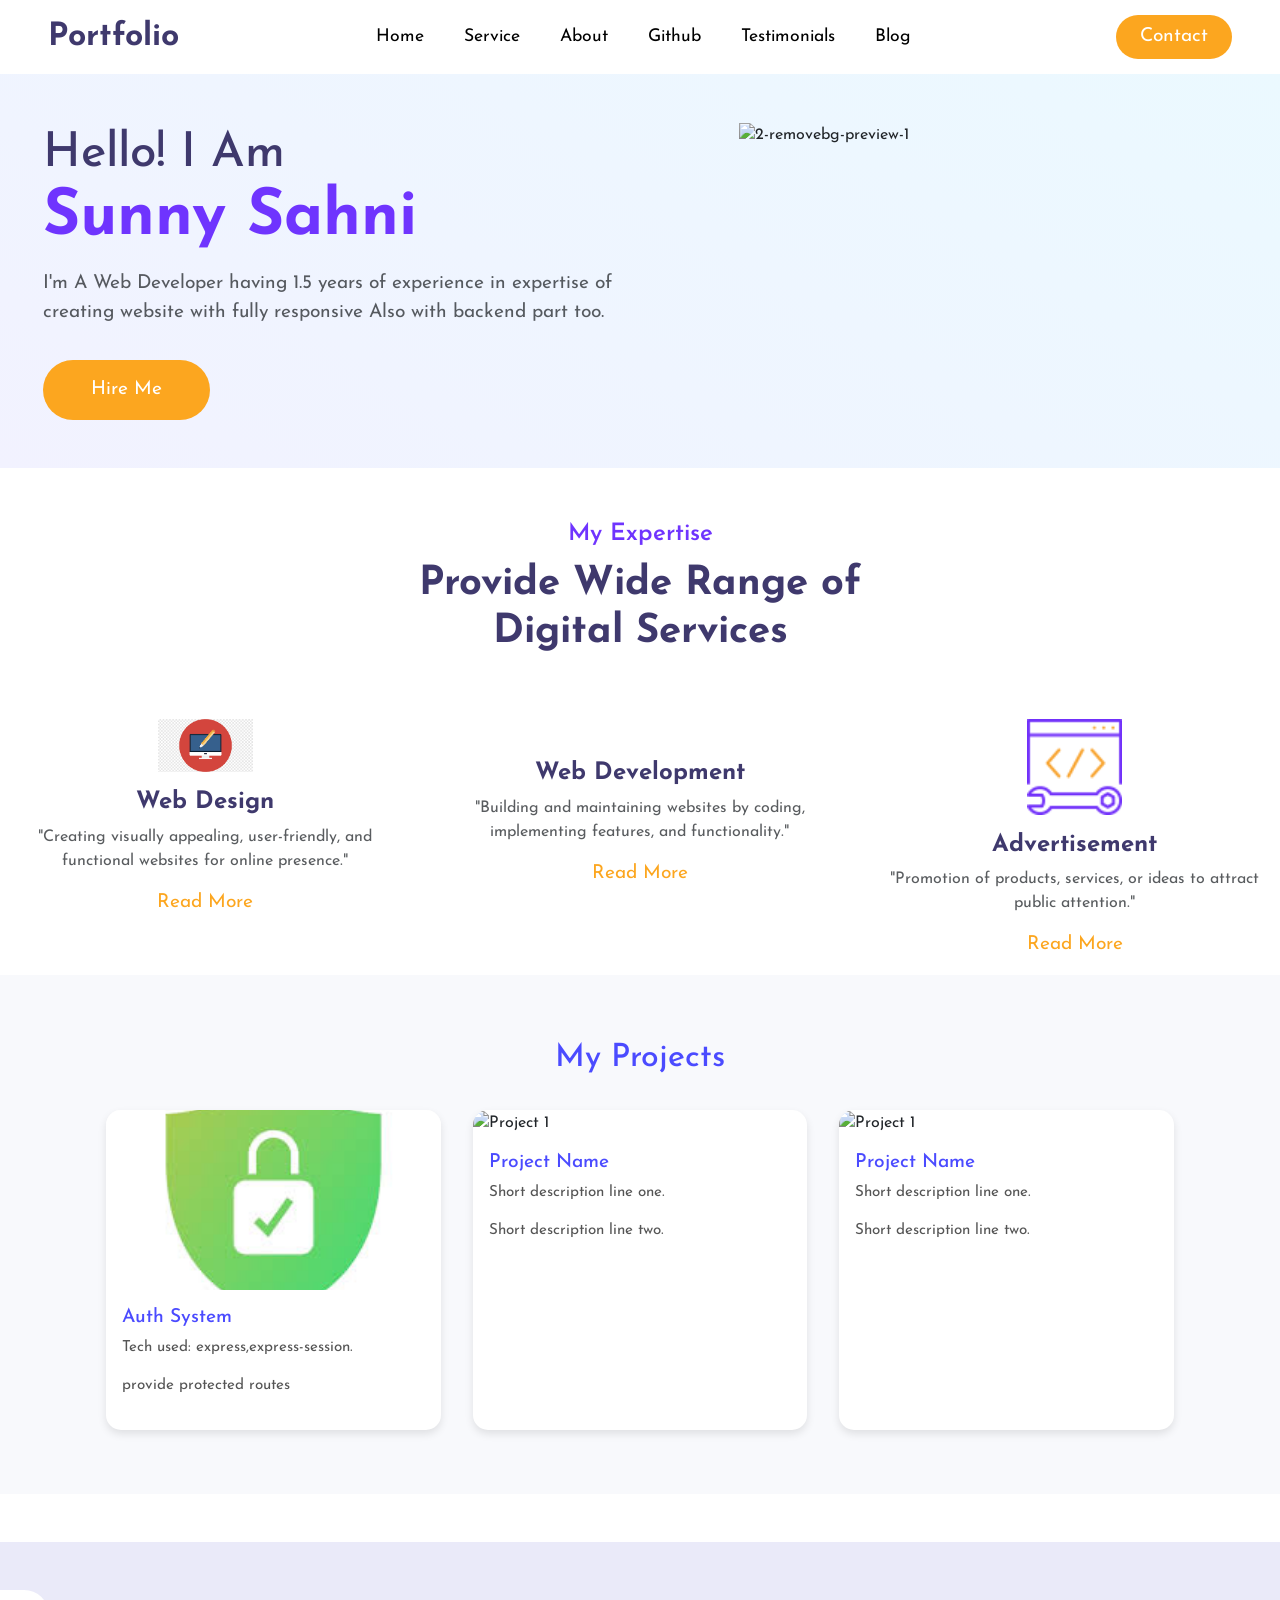
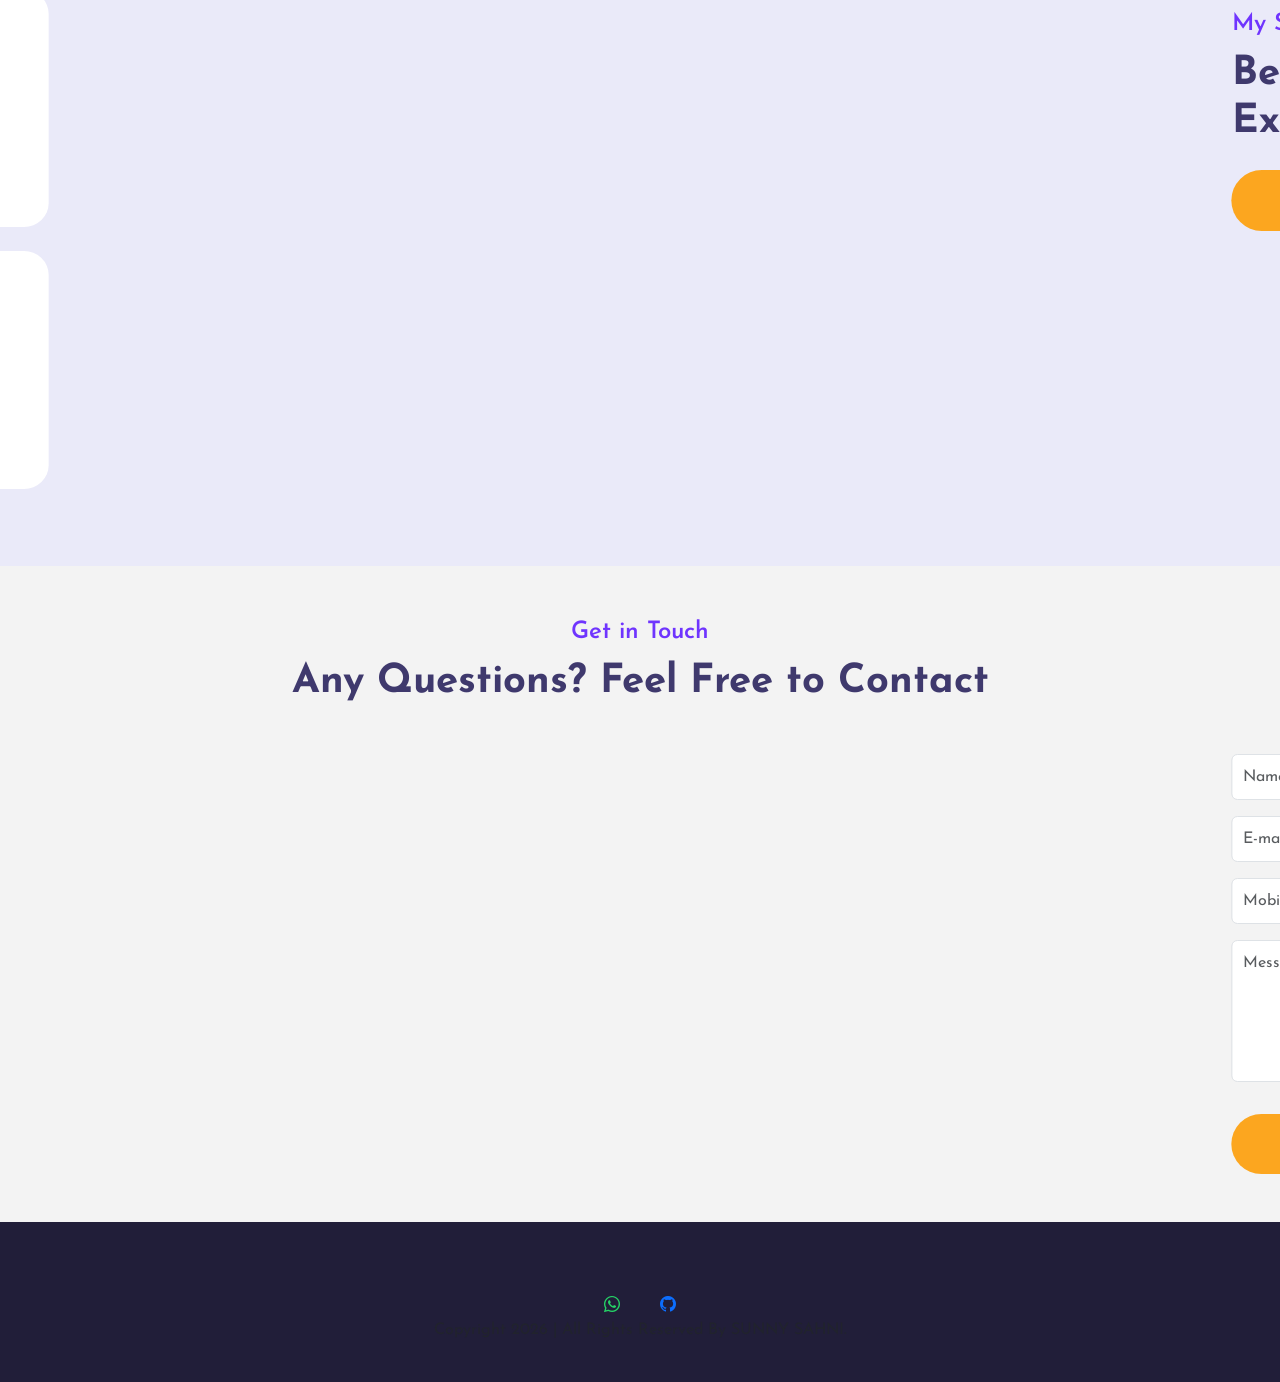
==== commit 6722ae63: "Update index.html" ====
--- a/index.html
+++ b/index.html
@@ -418,7 +418,7 @@
       <!-- <hr class="text-muted my-4" /> -->
       
 
-      <p>Copyright <span id="copyer"></span> | All Rights Reserved.</p>
+      <p>Copyright <span id="copyer"></span> | All Rights Reserved By SUNNY SAHNI.</p>
     </footer>
     <!-- footer section ends here -->
 
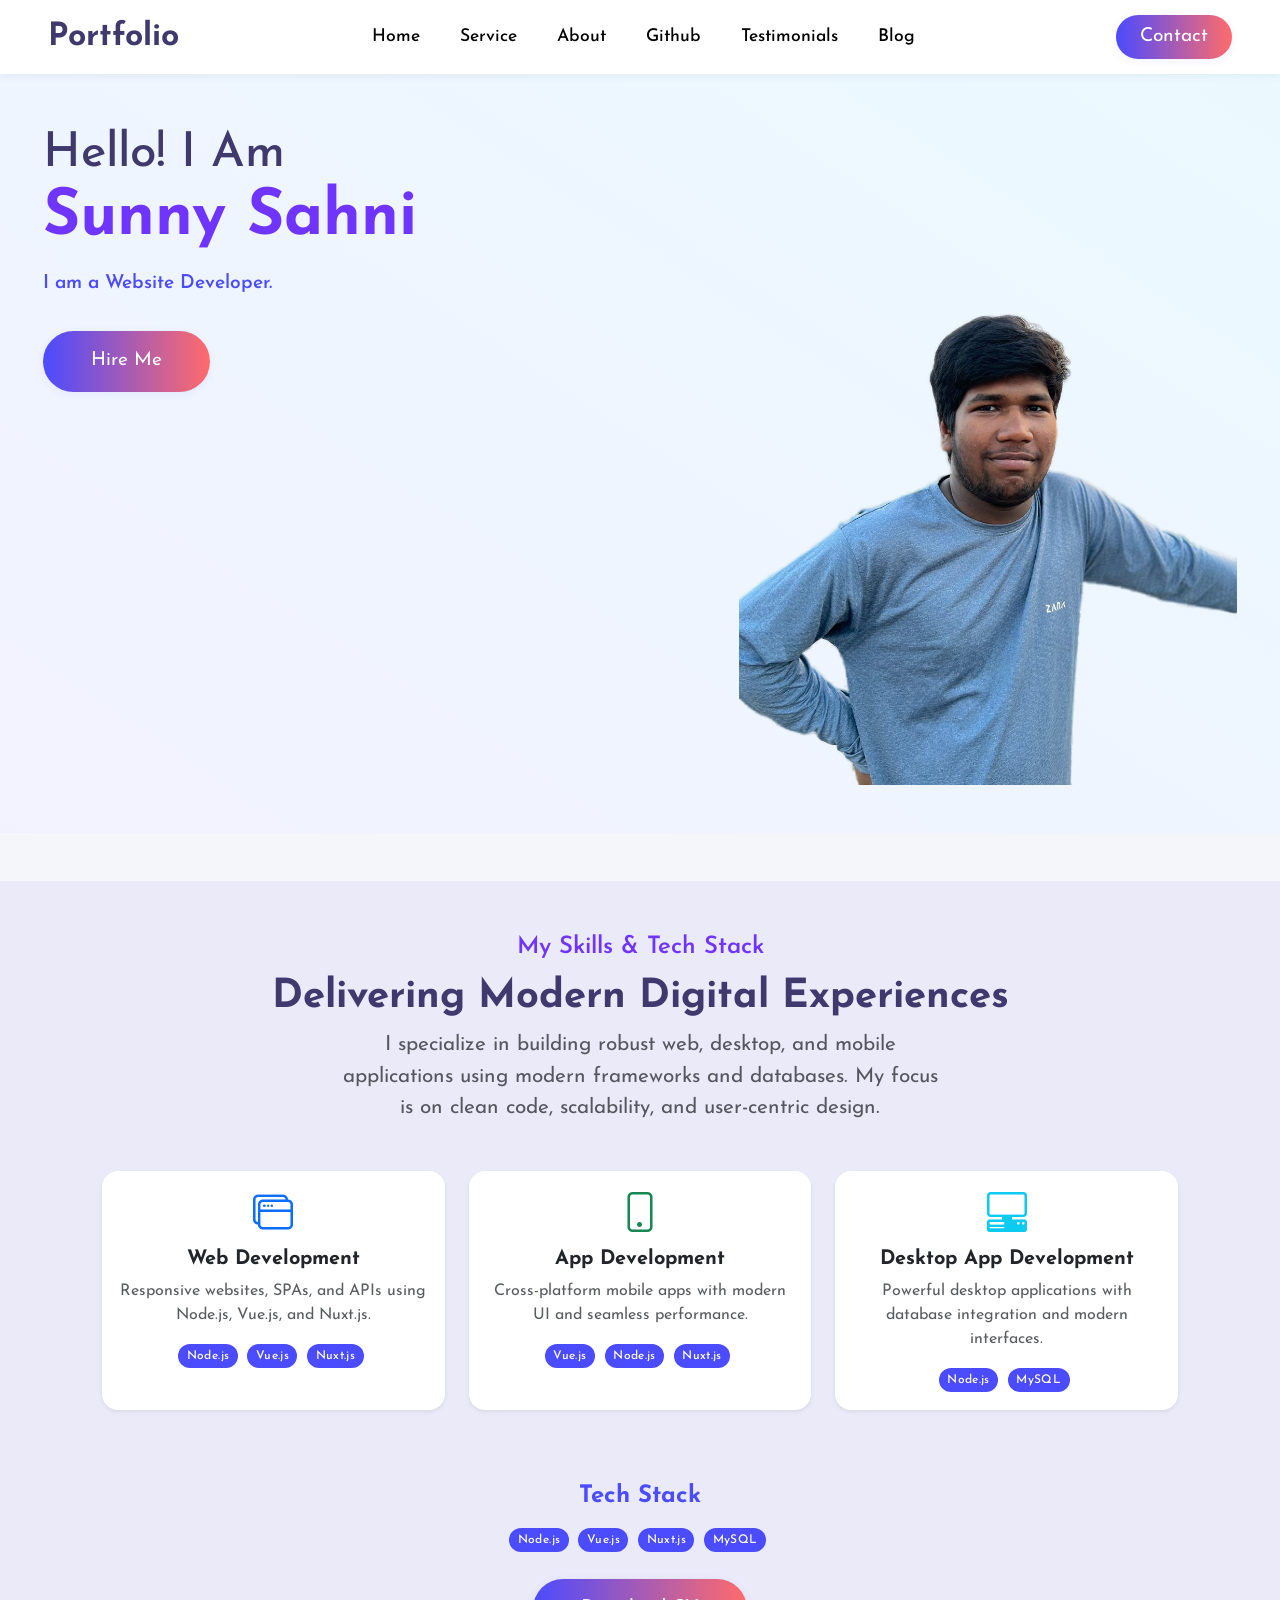
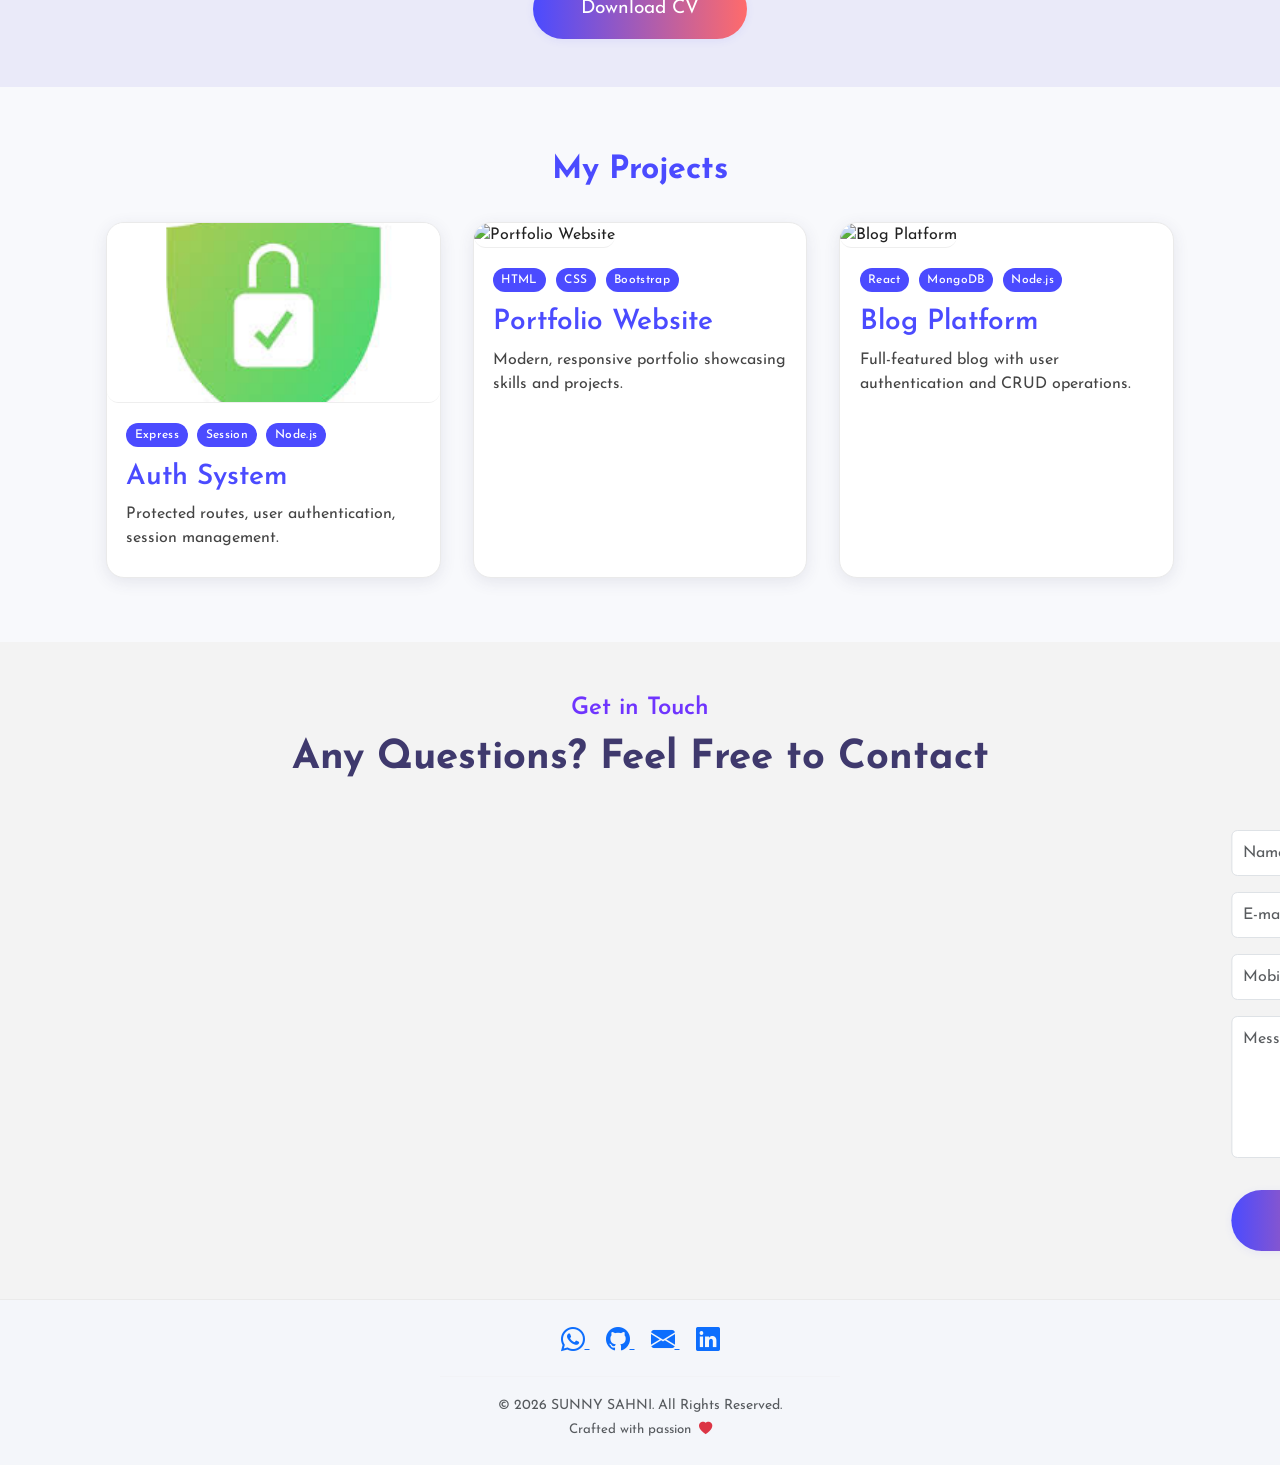
==== commit 470910d4: "Update website styles, sections, and scripts" ====
--- a/index.html
+++ b/index.html
@@ -38,6 +38,89 @@
 
     <!-- jquery cdn link  -->
     <script src="https://ajax.googleapis.com/ajax/libs/jquery/3.6.4/jquery.min.js"></script>
+
+    <!-- Add Animate.css CDN in <head> if not present -->
+    <link rel="stylesheet" href="https://cdnjs.cloudflare.com/ajax/libs/animate.css/4.1.1/animate.min.css"/>
+
+    <!-- Add this in the <head> section for extra styling -->
+    <style>
+      body {
+        font-family: 'Josefin Sans', Arial, sans-serif;
+        background-color: #f4f6fa;
+        color: #222;
+      }
+      .navbar {
+        box-shadow: 0 2px 8px rgba(60,60,100,0.07);
+        font-weight: 500;
+      }
+      .c-btn, .h-btn {
+        background: linear-gradient(90deg, #4B4BFF 0%, #FF6B6B 100%);
+        color: #fff !important;
+        border: none;
+        transition: box-shadow 0.2s;
+        box-shadow: 0 2px 8px rgba(75,75,255,0.08);
+      }
+      .c-btn:hover, .h-btn:hover {
+        box-shadow: 0 4px 16px rgba(75,75,255,0.15);
+        transform: translateY(-2px);
+      }
+      .project-grid {
+        display: grid;
+        grid-template-columns: repeat(auto-fit, minmax(320px, 1fr));
+        gap: 2rem;
+      }
+      .project-card {
+        background: #fff;
+        border-radius: 18px;
+        overflow: hidden;
+        box-shadow: 0 4px 16px rgba(60,60,100,0.10);
+        transition: transform 0.2s, box-shadow 0.2s;
+        position: relative;
+        border: 1px solid #eaeaea;
+      }
+      .project-card:hover {
+        transform: translateY(-6px) scale(1.03);
+        box-shadow: 0 8px 32px rgba(75,75,255,0.13);
+        border-color: #4B4BFF;
+      }
+      .project-card img {
+        width: 100%;
+        height: 180px;
+        object-fit: cover;
+        border-bottom: 1px solid #eee;
+        border-radius: 0 0 12px 12px;
+      }
+      .project-card .tech-badges {
+        margin-bottom: 0.7rem;
+      }
+      .tech-badge {
+        display: inline-block;
+        background: #4B4BFF;
+        color: #fff;
+        font-size: 0.75rem;
+        padding: 0.25em 0.7em;
+        border-radius: 12px;
+        margin-right: 0.4em;
+        margin-bottom: 0.2em;
+        font-weight: 500;
+        letter-spacing: 0.03em;
+      }
+      .project-card h3 a {
+        color: #4B4BFF;
+        text-decoration: none;
+        font-weight: 600;
+        transition: color 0.2s;
+      }
+      .project-card h3 a:hover {
+        color: #FF6B6B;
+        text-decoration: underline;
+      }
+      .project-card p {
+        color: #444;
+        font-size: 1rem;
+        margin-bottom: 0.5rem;
+      }
+    </style>
   </head>
   <body>
     <!-- navbar starts -->
@@ -96,136 +179,159 @@
             Hello! I Am <br /><span class="c-orange">Sunny Sahni</span>
           </h2>
           <p class="text-muted">
-            I'm A Web Developer having 1.5 years of experience in expertise of
-            creating website with fully responsive Also with backend part too.
+            <span id="typed-text" style="font-weight:600; color:#4B4BFF;"></span>
           </p>
           <button class="c-btn h-btn mt-3 py-3 px-5 rounded-pill">
             Hire Me
           </button>
           <a href="" class="link ms-4 d-none">See My Work</a>
         </div>
-        <div  id="mypic"  class="col-10 col-md-4 d-none d-md-block">
-          <img src="https://i.ibb.co/hLFh4jF/2-removebg-preview-1.png"  class="img-fluid" alt="2-removebg-preview-1" border="0">
-          <!-- <img src="images/banner-01.webp" class="img-fluid" alt="" />
-           -->
+        <div id="mypic" class="col-10 col-md-4 d-none d-md-block">
+          <img src="images/pic2.png" class="img-fluid" alt="2-removebg-preview-1" border="0">
         </div>
       </div>
     </section>
     <!-- home section ends here -->
 
-    <!-- expertise section starts -->
-    <section class="expertise mt-5" id="service">
-      <div class="heading text-center">
-        <small>My Expertise</small>
-        <h3>
-          Provide Wide Range of <br />
-          Digital Services
-        </h3>        
-      </div>
-      <div class="row justify-content-evenly mt-5">
-        <div class="col-10 col-md-4" data-aos="fade-up">
-          <div class="service-card">
-            <div class="img">
-              <img
-                src="images/Web_Design.png"
-                class="w-25 img-fluid img"
-                alt=""
-              />
-            </div>
-            <div class="content mt-3">
-              <h4>Web Design</h4>
-              
-              <p class="text-muted">
-                "Creating visually appealing, user-friendly, and functional websites for online presence."
-              </p>
-              <a href="" class="link">Read More</a>
-            </div>
-          </div>
-        </div>
-        <div class="col-md-4 col-10" data-aos="fade-up">
-          <div class="service-card">
-            <div class="img">
-              <img
-                src="https://i.ibb.co/VJt82fv/service-icon2.png"
-                class="w-25 img-fluid img"
-                alt=""
-              />
-
-              
-            </div>
-            <div class="content mt-3">
-              <h4>Web Development</h4>
-              <p class="text-muted">
-                "Building and maintaining websites by coding,
-                 implementing features, and functionality."
-              </p>
-              <a href="" class="link">Read More</a>
-            </div>
-          </div>
-        </div>
-        <div class="col-md-4 col-10" data-aos="fade-up">
-          <div class="service-card">
-            <div class="img">
-              <img
-                src="images/service-icon3.png"
-                class="w-25 img-fluid img"
-                alt=""
-              />
-            </div>
-            <div class="content mt-3">
-              <h4>Advertisement</h4>
-              <p class="text-muted">
-                "Promotion of products, services,
-                 or ideas to attract public attention."
-              </p>
-              <a href="" class="link">Read More</a>
-            </div>
+    <!-- skill section starts -->
+    <section class="skill mt-5 py-5" id="about">
+      <div class="container" style="max-width: 1100px;">
+        <div class="heading text-center mb-5">
+          <small>My Skills & Tech Stack</small>
+          <h3 style="font-weight:700;">Delivering Modern Digital Experiences</h3>
+          <p class="text-muted" style="max-width: 600px; margin: 0 auto;">
+            I specialize in building robust web, desktop, and mobile applications using modern frameworks and databases. My focus is on clean code, scalability, and user-centric design.
+          </p>
+        </div>
+        <div class="row justify-content-center align-items-stretch">
+          <!-- Skill Cards -->
+          <div class="col-md-4 col-10 mb-4" data-aos="fade-up">
+            <div class="card h-100 shadow-sm border-0 rounded-4">
+              <div class="card-body text-center">
+                <i class="bi bi-window-stack fs-1 text-primary mb-3"></i>
+                <h5 class="card-title fw-bold mb-2">Web Development</h5>
+                <p class="card-text text-muted mb-3">
+                  Responsive websites, SPAs, and APIs using Node.js, Vue.js, and Nuxt.js.
+                </p>
+                <div>
+                  <span class="tech-badge">Node.js</span>
+                  <span class="tech-badge">Vue.js</span>
+                  <span class="tech-badge">Nuxt.js</span>
+                </div>
+              </div>
+            </div>
+          </div>
+          <div class="col-md-4 col-10 mb-4" data-aos="fade-up" data-aos-delay="100">
+            <div class="card h-100 shadow-sm border-0 rounded-4">
+              <div class="card-body text-center">
+                <i class="bi bi-phone fs-1 text-success mb-3"></i>
+                <h5 class="card-title fw-bold mb-2">App Development</h5>
+                <p class="card-text text-muted mb-3">
+                  Cross-platform mobile apps with modern UI and seamless performance.
+                </p>
+                <div>
+                  <span class="tech-badge">Vue.js</span>
+                  <span class="tech-badge">Node.js</span>
+                  <span class="tech-badge">Nuxt.js</span>
+                </div>
+              </div>
+            </div>
+          </div>
+          <div class="col-md-4 col-10 mb-4" data-aos="fade-up" data-aos-delay="200">
+            <div class="card h-100 shadow-sm border-0 rounded-4">
+              <div class="card-body text-center">
+                <i class="bi bi-pc-display-horizontal fs-1 text-info mb-3"></i>
+                <h5 class="card-title fw-bold mb-2">Desktop App Development</h5>
+                <p class="card-text text-muted mb-3">
+                  Powerful desktop applications with database integration and modern interfaces.
+                </p>
+                <div>
+                  <span class="tech-badge">Node.js</span>
+                  <span class="tech-badge">MySQL</span>
+                </div>
+              </div>
+            </div>
+          </div>
+        </div>
+        <!-- Tech Stack Section -->
+        <div class="row justify-content-center mt-5">
+          <div class="col-12 text-center">
+            <h4 class="fw-bold mb-3" style="color:#4B4BFF;">Tech Stack</h4>
+            <div>
+              <span class="tech-badge">Node.js</span>
+              <span class="tech-badge">Vue.js</span>
+              <span class="tech-badge">Nuxt.js</span>
+              <span class="tech-badge">MySQL</span>
+            </div>
+          </div>
+        </div>
+        <!-- Download CV Button -->
+        <div class="row justify-content-center mt-4">
+          <div class="col-auto">
+            <button class="c-btn h-btn py-3 px-5 rounded-pill">
+              <a
+                href="https://drive.google.com/u/0/uc?id=18LblW4zubmAcsXWu6_EaNwhsL1SNtm8A&export=download"
+                download="SampleCV"
+                style="text-decoration: none;color: #fff;"
+                >Download CV</a>
+            </button>
           </div>
         </div>
       </div>
     </section>
-    <!-- expertise section ends here -->
+    <!-- skill section end here -->
  <!-- projects section starts -->
  <section id="projects" style="background-color: #f8f9fc; padding: 4rem 0;">
   <div class="container" style="max-width: 1100px; margin: auto; padding: 0 1rem;">
-    <h2 style="text-align: center; font-size: 2rem; color: #4B4BFF; margin-bottom: 2rem;">My Projects</h2>
-
-    <div class="project-grid" style="display: grid; grid-template-columns: repeat(auto-fit, minmax(280px, 1fr)); gap: 2rem;">
-      
+    <h2 style="text-align: center; font-size: 2rem; color: #4B4BFF; margin-bottom: 2rem; font-weight:700;">My Projects</h2>
+    <div class="project-grid">
       <!-- Project Card Start -->
-      <div class="project-card" style="background: white; border-radius: 15px; overflow: hidden; box-shadow: 0 4px 8px rgba(0,0,0,0.1); transition: transform 0.3s;">
-        <img src="images/project1.jpg" alt="Project 1" style="width: 100%; height: 180px; object-fit: cover;">
-        <div style="padding: 1rem;">
-          <h3 style="margin: 0 0 0.5rem; font-size: 1.2rem;">
-            <a href="https://login-mez0.onrender.com" target="_blank" style="color: #4B4BFF; text-decoration: none;">Auth System</a>
+      <div class="project-card">
+        <img src="images/project1.jpg" alt="Auth System">
+        <div style="padding: 1.2rem;">
+          <div class="tech-badges">
+            <span class="tech-badge">Express</span>
+            <span class="tech-badge">Session</span>
+            <span class="tech-badge">Node.js</span>
+          </div>
+          <h3>
+            <a href="https://login-mez0.onrender.com" target="_blank">Auth System</a>
           </h3>
-          <p style="color: #555; font-size: 0.95rem;">Tech used: express,express-session.</p>
-          <p style="color: #555; font-size: 0.95rem;">provide protected routes</p>
+          <p>Protected routes, user authentication, session management.</p>
         </div>
       </div>
       <!-- Project Card End -->
 
-       <!-- Project Card Start -->
-       <div class="project-card" style="background: white; border-radius: 15px; overflow: hidden; box-shadow: 0 4px 8px rgba(0,0,0,0.1); transition: transform 0.3s;">
-        <img src="images/project2.jpg" alt="Project 1" style="width: 100%; height: 180px; object-fit: cover;">
-        <div style="padding: 1rem;">
-          <h3 style="margin: 0 0 0.5rem; font-size: 1.2rem;">
-            <a href="https://your-project-url.com" target="_blank" style="color: #4B4BFF; text-decoration: none;">Project Name</a>
+      <!-- Project Card Start -->
+      <div class="project-card">
+        <img src="images/project2.jpg" alt="Portfolio Website">
+        <div style="padding: 1.2rem;">
+          <div class="tech-badges">
+            <span class="tech-badge">HTML</span>
+            <span class="tech-badge">CSS</span>
+            <span class="tech-badge">Bootstrap</span>
+          </div>
+          <h3>
+            <a href="https://your-project-url.com" target="_blank">Portfolio Website</a>
           </h3>
-          <p style="color: #555; font-size: 0.95rem;">Short description line one.</p>
-          <p style="color: #555; font-size: 0.95rem;">Short description line two.</p>
+          <p>Modern, responsive portfolio showcasing skills and projects.</p>
         </div>
       </div>
       <!-- Project Card End -->
-        <!-- Project Card Start -->
-      <div class="project-card" style="background: white; border-radius: 15px; overflow: hidden; box-shadow: 0 4px 8px rgba(0,0,0,0.1); transition: transform 0.3s;">
-        <img src="images/project3.jpg" alt="Project 1" style="width: 100%; height: 180px; object-fit: cover;">
-        <div style="padding: 1rem;">
-          <h3 style="margin: 0 0 0.5rem; font-size: 1.2rem;">
-            <a href="https://your-project-url.com" target="_blank" style="color: #4B4BFF; text-decoration: none;">Project Name</a>
+
+      <!-- Project Card Start -->
+      <div class="project-card">
+        <img src="images/project3.jpg" alt="Blog Platform">
+        <div style="padding: 1.2rem;">
+          <div class="tech-badges">
+            <span class="tech-badge">React</span>
+            <span class="tech-badge">MongoDB</span>
+            <span class="tech-badge">Node.js</span>
+          </div>
+          <h3>
+            <a href="https://your-project-url.com" target="_blank">Blog Platform</a>
           </h3>
-          <p style="color: #555; font-size: 0.95rem;">Short description line one.</p>
-          <p style="color: #555; font-size: 0.95rem;">Short description line two.</p>
+          <p>Full-featured blog with user authentication and CRUD operations.</p>
         </div>
       </div>
       <!-- Project Card End -->
@@ -236,72 +342,7 @@
 
  <!-- projects section ends here -->
 
-    <!-- skill section starts -->
-    <section class="skill mt-5 py-5" id="about">
-      <div class="row justify-content-evenly">
-        <div class="col-10 col-md-5 skill-with-progress" data-aos="slide-right">
-          <div class="row justify-content-evenly">
-            <div class="col-10 col-md-6">
-              <div class="progress-card ms-3 ms-md-0">
-                <div class="circular-progress html-css">
-                  <span class="progress-value html-progress">60%</span>
-                </div>
-                <br />
-                <span class="text">HTML & CSS</span>
-              </div>
-            </div>
-            <div class="col-10 col-md-6 mt-4 mt-md-0">
-              <div class="progress-card ms-3 ms-md-0">
-                <div class="circular-progress javascript">
-                  <span class="progress-value javascript-progress">0%</span>
-                </div>
-                <br />
-                <span class="text">JavaScript</span>
-              </div>
-            </div>
-          </div>
-          <div class="row justify-content-evenly mt-4">
-            <div class="col-10 col-md-6">
-              <div class="progress-card ms-3 ms-md-0">
-                <div class="circular-progress php">
-                  <span class="progress-value php-progress">0%</span>
-                </div>
-                <br />
-                <span class="text">BOOTSRAP & TAILWIND CSS</span>
-              </div>
-            </div>
-            <div class="col-10 col-md-6 mt-4 mt-md-0">
-              <div class="progress-card ms-3  ms-md-0">
-                <div class="circular-progress reactjs">
-                  <span class="progress-value reactjs-progress">0%</span>
-                </div>
-                <br>
-                <span class="text">PHP</span>
-              </div>
-            </div>
-          </div>
-        </div>
- <!-- //language end -->
-       
-        <div class="col-10 col-md-5 skill-detail" data-aos="slide-left">
-          <div class="heading mt-5 mt-md-3">
-            <small>My Skills</small>
-            <h3>Beautiful & Unique Digital Experiences</h3>
-            
-            <button class="c-btn h-btn mt-3 py-3 px-5 rounded-pill">
-              <!-- here download attribute is used for adding download functionality to button  -->
-              <a
-                href="https://drive.google.com/u/0/uc?id=18LblW4zubmAcsXWu6_EaNwhsL1SNtm8A&export=download"
-                download="SampleCV"
-                style="text-decoration: none;color: #fff;"
-                >Download CV</a
-              >
-            </button>
-          </div>
-        </div>
-      </div>
-    </section>
-    <!-- skill section end here -->
+   
 
   
 
@@ -346,39 +387,43 @@
         <div class="col-md-5 col-10 mt-3 mt-md-0" data-aos="slide-left">
           <div class="contact-form">
             <form id="contactForm">
-              <div class="mb-3">
+              <div class="mb-3 animate__animated animate__fadeInUp">
                 <input
                   type="text"
                   class="form-control"
                   id="name"
                   placeholder="Name"
+                  required
                 />
               </div>
-              <div class="mb-3">
+              <div class="mb-3 animate__animated animate__fadeInUp animate__delay-1s">
                 <input
                   type="email"
                   class="form-control"
                   id="email"
                   placeholder="E-mail"
+                  required
                 />
               </div>
-              <div class="mb-3">
+              <div class="mb-3 animate__animated animate__fadeInUp animate__delay-2s">
                 <input
                   type="text"
                   class="form-control"
                   id="mobile"
                   placeholder="Mobile No."
+                  required
                 />
               </div>
-              <div class="mb-3">
+              <div class="mb-3 animate__animated animate__fadeInUp animate__delay-3s">
                 <textarea
                   class="form-control"
                   id="message"
                   placeholder="Message"
                   rows="5"
+                  required
                 ></textarea>
               </div>
-              <button class="c-btn h-btn mt-3 py-3 px-5 rounded-pill" onclick="submitForm(event)">
+              <button class="c-btn h-btn mt-3 py-3 px-5 rounded-pill animate__animated animate__pulse animate__delay-4s" onclick="submitForm(event)">
                 Submit
               </button>
             </form>
@@ -398,27 +443,34 @@
     </button>
 
     <!-- footer section starts  -->
-    <footer class="text-center text-muted py-4">
-      <!-- <h3 class="text-white pt-4" data-aos="fade-up">Portfolio</h3> -->
-      
-      <div class="social-links mt-5" data-aos="fade-up">
-        <!-- <button href="" class="rounded-pill dribble">
-          <i class="bi bi-dribbble"></i>
-        </button> -->
-        <a href="https://wa.me/917678262335?text=Hello" class="rounded-pill whatsapp">
-          <i class="bi bi-whatsapp  w-100px  "></i>
-        </a>
-        <!-- <button href="" class="rounded-pill behance">
-          <i class="bi bi-behance"></i>
-        </button> -->
-        <a href="https://github.com/sunny00311" class="rounded-pill github">
-          <i class="bi bi-github"></i>
-        </a>
-      </div>
-      <!-- <hr class="text-muted my-4" /> -->
-      
-
-      <p>Copyright <span id="copyer"></span> | All Rights Reserved By SUNNY SAHNI.</p>
+    <footer class="text-center text-muted py-4" style="background: #f4f6fa; border-top: 1px solid #eaeaea;">
+      <div class="container">
+        <div class="row justify-content-center align-items-center mb-3">
+          <div class="col-auto">
+            <a href="https://wa.me/917678262335?text=Hello" class="rounded-pill whatsapp mx-2" title="WhatsApp">
+              <i class="bi bi-whatsapp fs-4"></i>
+            </a>
+            <a href="https://github.com/sunny00311" class="rounded-pill github mx-2" title="GitHub">
+              <i class="bi bi-github fs-4"></i>
+            </a>
+            <a href="mailto:sunnysahani003@gmail.com" class="rounded-pill email mx-2" title="Email">
+              <i class="bi bi-envelope-fill fs-4"></i>
+            </a>
+            <a href="https://www.linkedin.com/in/sunny-sahni" class="rounded-pill linkedin mx-2" title="LinkedIn">
+              <i class="bi bi-linkedin fs-4"></i>
+            </a>
+          </div>
+        </div>
+        <hr class="my-3" style="max-width: 400px; margin: auto; border-color: #eaeaea;">
+        <div class="row justify-content-center">
+          <div class="col-auto">
+            <small>
+              &copy; <span id="copyer"></span> SUNNY SAHNI. All Rights Reserved.<br>
+              <span style="font-size: 0.95em;">Crafted with passion &nbsp;<i class="bi bi-heart-fill text-danger"></i></span>
+            </small>
+          </div>
+        </div>
+      </div>
     </footer>
     <!-- footer section ends here -->
 
@@ -440,6 +492,71 @@
     </script>
     <!-- custom js file linking -->
     <script src="js/script.js"></script>
+    <!-- Add this script before </body> -->
+<script>
+  // Typing effect for home section
+  const roles = [
+    "I am a Website Developer.",
+    "I am a Mobile App Developer.",
+    "I am a Desktop App Developer.",
+    "I build modern digital experiences."
+  ];
+  let roleIndex = 0;
+  let charIndex = 0;
+  let isDeleting = false;
+  const typedText = document.getElementById("typed-text");
+
+  function typeRole() {
+    const currentRole = roles[roleIndex];
+    if (isDeleting) {
+      typedText.textContent = currentRole.substring(0, charIndex--);
+      if (charIndex < 0) {
+        isDeleting = false;
+        roleIndex = (roleIndex + 1) % roles.length;
+        setTimeout(typeRole, 500);
+      } else {
+        setTimeout(typeRole, 30);
+      }
+    } else {
+      typedText.textContent = currentRole.substring(0, charIndex++);
+      if (charIndex > currentRole.length) {
+        isDeleting = true;
+        setTimeout(typeRole, 1200);
+      } else {
+        setTimeout(typeRole, 70);
+      }
+    }
+  }
+  document.addEventListener("DOMContentLoaded", typeRole);
+</script>
+<script>
+function submitForm(event) {
+  event.preventDefault();
+  // Get form values
+  const name = document.getElementById('name').value.trim();
+  const email = document.getElementById('email').value.trim();
+  const mobile = document.getElementById('mobile').value.trim();
+  const message = document.getElementById('message').value.trim();
+
+  // Format message for WhatsApp (bold for name)
+  const whatsappMessage =
+    `*Name:* ${name}\n` +
+    `*Email:* ${email}\n` +
+    `*Mobile:* ${mobile}\n` +
+    `*Query:* ${message}`;
+
+  // WhatsApp link
+  const whatsappUrl = `https://wa.me/917678262335?text=${encodeURIComponent(whatsappMessage)}`;
+
+  // Animate button and redirect
+  const btn = event.target;
+  btn.classList.add('animate__tada');
+  setTimeout(() => {
+    window.open(whatsappUrl, '_blank');
+    btn.classList.remove('animate__tada');
+  }, 600);
+}
+</script>
     
   </body>
 </html>
--- a/des.css
+++ b/des.css
@@ -21,4 +21,14 @@
     align-items:center;
     justify-content: center;
     gap:40px;
+}
+
+@media (max-width: 768px) {
+  .navbar-collapse {
+    
+  
+    backdrop-filter: blur(8px);
+    border-radius: 0 0 18px 18px;
+    transition: background 0.3s;
+  }
 }
